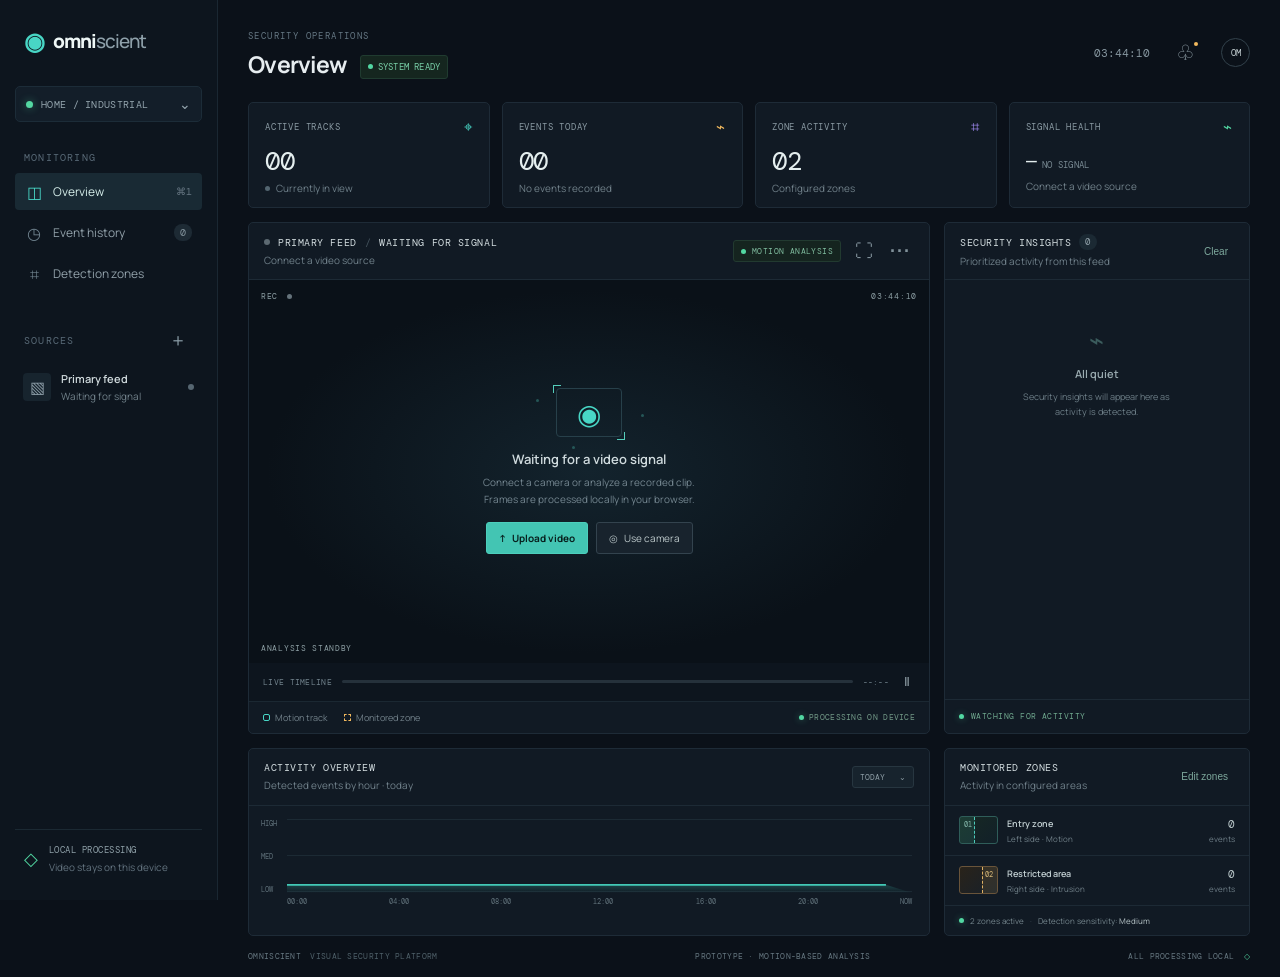
==== index.html @ c84497e7 "import video and detect objects" ====
<!doctype html>
<html lang="en">
  <head>
    <meta charset="utf-8" />
    <meta name="viewport" content="width=device-width, initial-scale=1" />
    <meta name="theme-color" content="#0b1119" />
    <title>Omniscient — Visual Security</title>
    <link rel="preconnect" href="https://fonts.googleapis.com" />
    <link rel="preconnect" href="https://fonts.gstatic.com" crossorigin />
    <link href="https://fonts.googleapis.com/css2?family=DM+Mono:wght@400;500&family=Manrope:wght@400;500;600;700;800&display=swap" rel="stylesheet" />
    <link rel="stylesheet" href="styles.css" />
  </head>
  <body>
    <div class="app-shell">
      <aside class="sidebar">
        <a class="brand" href="#" aria-label="Omniscient home"><span class="brand-mark">◉</span><span>omni<span class="brand-light">scient</span></span></a>
        <div class="workspace"><span class="workspace-dot"></span><span>HOME / INDUSTRIAL</span><span class="chevron">⌄</span></div>
        <p class="nav-label">MONITORING</p>
        <nav aria-label="Main navigation">
          <a class="nav-item active" href="#overview"><span>◫</span> Overview <kbd>⌘1</kbd></a>
          <a class="nav-item" href="#events"><span>◷</span> Event history <b class="nav-count" id="nav-event-count">0</b></a>
          <a class="nav-item" href="#zones"><span>⌗</span> Detection zones</a>
        </nav>
        <p class="nav-label sources-label">SOURCES <button id="add-source" aria-label="Add video source">＋</button></p>
        <div class="source-item"><span class="source-icon">▧</span><span><strong>Primary feed</strong><small id="source-status">Waiting for signal</small></span><i id="source-dot"></i></div>
        <div class="sidebar-foot"><span class="secure-icon">◇</span><span>LOCAL PROCESSING<small>Video stays on this device</small></span></div>
      </aside>

      <main id="overview">
        <header class="topbar"><div><span class="eyebrow">SECURITY OPERATIONS</span><h1>Overview <span class="live-pill"><i></i> SYSTEM READY</span></h1></div><div class="top-actions"><div class="clock" id="clock">--:--:--</div><button class="icon-button" title="Notifications" aria-label="Notifications">♧<span class="notification-dot"></span></button><div class="avatar">OM</div></div></header>

        <section class="metric-grid" aria-label="Security summary">
          <article class="metric-card"><div class="metric-heading">ACTIVE TRACKS <span class="metric-glyph cyan">⌖</span></div><div class="metric-value" id="active-count">00</div><div class="metric-note"><span class="status-tick"></span> Currently in view</div></article>
          <article class="metric-card"><div class="metric-heading">EVENTS TODAY <span class="metric-glyph amber">⌁</span></div><div class="metric-value" id="event-count">00</div><div class="metric-note"><span class="note-neutral" id="event-note">No events recorded</span></div></article>
          <article class="metric-card"><div class="metric-heading">ZONE ACTIVITY <span class="metric-glyph violet">⌗</span></div><div class="metric-value" id="zone-count">00</div><div class="metric-note"><span class="note-neutral">Configured zones</span></div></article>
          <article class="metric-card"><div class="metric-heading">SIGNAL HEALTH <span class="metric-glyph green">⌁</span></div><div class="metric-value signal-value" id="signal-health">—<small> NO SIGNAL</small></div><div class="metric-note"><span class="note-neutral" id="signal-note">Connect a video source</span></div></article>
        </section>

        <section class="content-grid">
          <article class="panel feed-panel">
            <div class="panel-header"><div><div class="panel-title"><span class="panel-live-dot"></span> PRIMARY FEED <span class="feed-separator">/</span><span id="feed-label">NO SIGNAL</span></div><div class="panel-subtitle" id="feed-subtitle">Add a source to begin visual analysis</div></div><div class="feed-actions"><span class="analysis-chip"><i></i> MOTION ANALYSIS</span><button id="fullscreen" class="small-icon" title="Fullscreen" aria-label="Fullscreen">⛶</button><button class="small-icon more-button" title="Feed options" aria-label="Feed options">···</button></div></div>
            <div class="video-stage" id="video-stage">
              <video id="video" playsinline muted></video><canvas id="overlay"></canvas>
              <div class="empty-state" id="empty-state"><div class="empty-visual"><span>◉</span><i></i><i></i><i></i></div><strong>Waiting for a video signal</strong><p>Connect a camera or analyze a recorded clip.<br />Frames are processed locally in your browser.</p><div class="empty-actions"><button id="upload-trigger" class="button-primary">↑ &nbsp; Upload video</button><button id="camera-trigger" class="button-secondary">◎ &nbsp; Use camera</button></div><input id="file-input" type="file" accept="video/*" hidden /></div>
              <div class="stage-corner top-left">REC <i></i></div><div class="stage-corner top-right" id="stage-time">--:--:--</div><div class="stage-corner bottom-left" id="frame-info">ANALYSIS STANDBY</div>
              <div class="zone zone-left"><span>ZONE 01 · ENTRY</span></div><div class="zone zone-right"><span>ZONE 02 · RESTRICTED</span></div>
              <div class="stage-shade"></div>
            </div>
            <div class="timeline-row"><span>LIVE TIMELINE</span><div class="timeline-track"><div class="timeline-progress" id="timeline-progress"></div><div id="timeline-markers"></div></div><span id="video-time">--:--</span><button id="play-toggle" aria-label="Play or pause">Ⅱ</button></div>
            <div class="feed-footer"><span><i class="legend-track"></i> Motion track</span><span><i class="legend-zone"></i> Monitored zone</span><span class="processing-note"><span class="green-pulse"></span> PROCESSING ON DEVICE</span></div>
          </article>

          <aside class="panel insight-panel" id="events"><div class="panel-header"><div><div class="panel-title">SECURITY INSIGHTS <span class="count-pill" id="insight-count">0</span></div><div class="panel-subtitle">Prioritized activity from this feed</div></div><button class="text-button" id="clear-events">Clear</button></div><div class="insights-list" id="insights-list"><div class="insights-empty"><span>⌁</span><strong>All quiet</strong><p>Security insights will appear here as activity is detected.</p></div></div><div class="insights-bottom"><span class="green-pulse"></span> WATCHING FOR ACTIVITY</div></aside>
        </section>

        <section class="lower-grid"><article class="panel activity-panel"><div class="panel-header"><div><div class="panel-title">ACTIVITY OVERVIEW</div><div class="panel-subtitle">Detected events by hour · today</div></div><span class="period-chip">TODAY <span>⌄</span></span></div><div class="chart-wrap"><div class="chart-y"><span>HIGH</span><span>MED</span><span>LOW</span></div><div class="chart-area"><div class="chart-guides"><i></i><i></i><i></i></div><svg viewBox="0 0 720 118" preserveAspectRatio="none" aria-label="Hourly security events today"><defs><linearGradient id="chartFill" x1="0" x2="0" y1="0" y2="1"><stop offset="0" stop-color="#43d6c2" stop-opacity=".22"/><stop offset="1" stop-color="#43d6c2" stop-opacity="0"/></linearGradient></defs><path class="chart-fill" id="chart-fill" d="M0,105 L720,105 V118 H0Z"/><path class="chart-line" id="chart-line" d="M0,105 L720,105"/></svg><div class="chart-x"><span>00:00</span><span>04:00</span><span>08:00</span><span>12:00</span><span>16:00</span><span>20:00</span><span>NOW</span></div></div></div></article>
          <article class="panel zones-panel" id="zones"><div class="panel-header"><div><div class="panel-title">MONITORED ZONES</div><div class="panel-subtitle">Activity in configured areas</div></div><button class="text-button" id="zones-toggle">Edit zones</button></div><div class="zone-row"><div class="zone-thumb thumb-entry"><span>01</span><i></i></div><div class="zone-copy"><strong>Entry zone</strong><small>Left side · Motion</small></div><div class="zone-activity"><b id="zone-entry-events">0</b><small>events</small></div></div><div class="zone-row"><div class="zone-thumb thumb-restricted"><span>02</span><i></i></div><div class="zone-copy"><strong>Restricted area</strong><small>Right side · Intrusion</small></div><div class="zone-activity"><b id="zone-restricted-events">0</b><small>events</small></div></div><div class="zone-foot"><span class="green-pulse"></span> 2 zones active <span class="zone-foot-sep">·</span> <span>Detection sensitivity: <b>Medium</b></span></div></article></section>
        <footer class="page-footer"><span>OMNISCIENT <b>VISUAL SECURITY PLATFORM</b></span><span>PROTOTYPE · MOTION-BASED ANALYSIS</span><span>ALL PROCESSING LOCAL <i>◇</i></span></footer>
      </main>
    </div>
    <script src="app.js"></script>
  </body>
</html>
---- styles.css ----
:root{color-scheme:dark;--bg:#0b1119;--panel:#111a24;--panel2:#0e1721;--border:#1e2b37;--muted:#71808c;--text:#e7edf0;--cyan:#48d6c5;--green:#52d7a2;--amber:#f2b95e;--violet:#aa91ff;font-family:Manrope,-apple-system,BlinkMacSystemFont,"Segoe UI",sans-serif}*{box-sizing:border-box}body{margin:0;background:var(--bg);color:var(--text);font-size:13px;min-width:780px}.app-shell{min-height:100vh}.sidebar{width:218px;background:#0d151e;border-right:1px solid #1a2732;position:fixed;inset:0 auto 0 0;padding:24px 15px;display:flex;flex-direction:column;z-index:5}.brand{display:flex;align-items:center;gap:9px;font-weight:800;font-size:19px;letter-spacing:-1px;color:#eef7f6;text-decoration:none;padding:0 9px 29px}.brand-mark{color:var(--cyan);font-size:24px}.brand-light{font-weight:500;color:#8ea0aa}.workspace{height:36px;display:flex;align-items:center;gap:8px;padding:0 10px;background:#131e29;border:1px solid #1c2c38;border-radius:5px;color:#94a5ae;font:10px "DM Mono",monospace;letter-spacing:.3px}.workspace-dot{width:7px;height:7px;background:#54d7a2;border-radius:50%;box-shadow:0 0 8px #54d7a277}.chevron{margin-left:auto;font-size:14px}.nav-label{margin:29px 9px 9px;color:#596a77;font:10px "DM Mono",monospace;letter-spacing:1.2px}.sidebar nav{display:grid;gap:4px}.nav-item{height:37px;display:flex;align-items:center;gap:10px;padding:0 10px;color:#91a0a9;text-decoration:none;border-radius:4px;font-size:12px}.nav-item>span{font-size:16px;color:#718490;width:18px;text-align:center}.nav-item.active{background:#192a34;color:#d6eeea}.nav-item.active>span{color:var(--cyan)}.nav-item kbd{margin-left:auto;color:#677783;font:10px "DM Mono",monospace}.nav-count{margin-left:auto;color:#82929b;background:#1d2a34;padding:2px 6px;border-radius:8px;font:10px "DM Mono",monospace}.sources-label{display:flex;justify-content:space-between;align-items:center;margin-top:35px}.sources-label button{background:none;border:0;color:#8fa2ac;font-size:18px;cursor:pointer}.source-item{display:flex;align-items:center;gap:10px;padding:9px 8px;color:#d0dadd}.source-icon{width:28px;height:28px;border-radius:4px;background:#17242e;color:#8a9ba5;display:grid;place-items:center;font-size:16px}.source-item strong,.source-item small,.sidebar-foot small{display:block}.source-item strong{font-weight:600;font-size:11px}.source-item small{font-size:10px;color:#71818a;margin-top:3px}.source-item>i{margin-left:auto;width:6px;height:6px;border-radius:50%;background:#566671}.source-item>i.on{background:var(--green);box-shadow:0 0 8px #52d7a277}.sidebar-foot{margin-top:auto;padding:14px 9px 2px;border-top:1px solid #1b2933;display:flex;align-items:center;gap:10px;color:#8fa0a8;font:9px "DM Mono",monospace;letter-spacing:.5px}.secure-icon{font-size:18px;color:var(--green)}.sidebar-foot small{font:10px Manrope,sans-serif;letter-spacing:0;color:#63737f;margin-top:4px}main{margin-left:218px;padding:25px 30px 16px;max-width:1800px}.topbar{display:flex;justify-content:space-between;align-items:center;margin-bottom:22px}.eyebrow{font:9px "DM Mono",monospace;color:#657783;letter-spacing:1.4px}.topbar h1{font-size:23px;letter-spacing:-.7px;margin:5px 0 0;font-weight:700}.live-pill{display:inline-flex;vertical-align:middle;align-items:center;gap:5px;margin-left:9px;background:#15261f;border:1px solid #203b30;color:#78cfa7;padding:5px 7px;border-radius:3px;font:9px "DM Mono",monospace;letter-spacing:.2px}.live-pill i,.analysis-chip i{width:5px;height:5px;border-radius:50%;background:var(--green)}.top-actions{display:flex;align-items:center;gap:20px}.clock{font:11px "DM Mono",monospace;color:#8797a0}.icon-button{position:relative;border:0;background:none;color:#84939b;font-size:21px}.notification-dot{position:absolute;right:3px;top:2px;width:4px;height:4px;background:var(--amber);border-radius:50%}.avatar{display:grid;place-items:center;border:1px solid #32414b;border-radius:50%;width:29px;height:29px;color:#c6d1d4;font:9px "DM Mono",monospace}.metric-grid{display:grid;grid-template-columns:repeat(4,minmax(150px,1fr));gap:12px;margin-bottom:14px}.metric-card,.panel{background:var(--panel);border:1px solid var(--border);border-radius:5px}.metric-card{padding:14px 16px 12px;min-height:103px}.metric-heading{display:flex;align-items:center;justify-content:space-between;color:#8a9aa3;font:9px "DM Mono",monospace;letter-spacing:.8px}.metric-glyph{font-size:15px}.cyan{color:var(--cyan)}.amber{color:var(--amber)}.violet{color:var(--violet)}.green{color:var(--green)}.metric-value{font:26px "DM Mono",monospace;color:#e4eeee;margin:7px 0 3px;letter-spacing:-1.5px}.metric-value.signal-value{font-size:18px;padding:6px 0 2px;letter-spacing:0}.signal-value small{font:9px "DM Mono",monospace;color:#788992;letter-spacing:.3px}.metric-note{font-size:10px;color:#6f808a;display:flex;gap:6px;align-items:center}.status-tick{width:5px;height:5px;background:#536570;border-radius:50%}.note-neutral{color:#71818a}.content-grid{display:grid;grid-template-columns:minmax(0,1.85fr) minmax(250px,.83fr);gap:14px}.panel-header{height:57px;padding:0 15px;display:flex;align-items:center;justify-content:space-between;border-bottom:1px solid #1d2a35}.panel-title{display:flex;align-items:center;gap:8px;font:10px "DM Mono",monospace;letter-spacing:.55px;color:#d2dcdf}.panel-subtitle{font-size:10px;color:#70808a;margin-top:4px}.panel-live-dot{width:6px;height:6px;border-radius:50%;background:#5c6971}.feed-separator{color:#44535d}.feed-actions{display:flex;align-items:center;gap:11px}.analysis-chip{display:flex;align-items:center;gap:6px;background:#15241f;border:1px solid #223a30;border-radius:3px;padding:5px 7px;color:#80bd9f;font:8px "DM Mono",monospace;letter-spacing:.4px}.analysis-chip i{width:5px;height:5px}.small-icon{color:#81919a;background:transparent;border:0;font-size:18px;cursor:pointer;padding:3px}.more-button{font-weight:bold;letter-spacing:2px}.video-stage{position:relative;background:#080e13;aspect-ratio:16/9;overflow:hidden;min-height:280px}.video-stage video,.video-stage canvas{position:absolute;inset:0;width:100%;height:100%;object-fit:contain}.video-stage video{z-index:1}.video-stage canvas{z-index:2;pointer-events:none}.empty-state{position:absolute;z-index:3;inset:0;display:flex;flex-direction:column;align-items:center;justify-content:center;text-align:center;background:radial-gradient(ellipse at center,#13232d 0,#0a1118 67%)}.empty-state.hidden{display:none}.empty-visual{height:49px;width:66px;position:relative;display:grid;place-items:center;border:1px solid #27404a;border-radius:4px;color:var(--cyan);font-size:28px;margin-bottom:13px}.empty-visual:before,.empty-visual:after{content:"";position:absolute;width:7px;height:7px;border-color:#54cdbb;border-style:solid}.empty-visual:before{left:-4px;top:-4px;border-width:1px 0 0 1px}.empty-visual:after{right:-4px;bottom:-4px;border-width:0 1px 1px 0}.empty-visual i{position:absolute;background:#347d78;width:3px;height:3px;border-radius:50%;opacity:.6}.empty-visual i:nth-child(2){left:-21px;top:10px}.empty-visual i:nth-child(3){right:-23px;top:25px}.empty-visual i:nth-child(4){left:15px;bottom:-13px}.empty-state strong{font-weight:600;font-size:13px;color:#d0dbde}.empty-state p{font-size:10px;line-height:1.7;color:#758791;margin:6px 0 14px}.empty-actions{display:flex;gap:8px}.button-primary,.button-secondary{border-radius:3px;padding:8px 12px;font:10px Manrope,sans-serif;cursor:pointer}.button-primary{border:1px solid #4ccfbc;background:#43c5b3;color:#08201e;font-weight:700}.button-secondary{border:1px solid #33434e;background:#18232d;color:#bcc8ca}.stage-corner{position:absolute;z-index:4;color:#8ea0a5;font:8px "DM Mono",monospace;letter-spacing:.7px}.stage-corner.top-left{left:12px;top:11px}.stage-corner.top-left i{display:inline-block;width:5px;height:5px;border-radius:50%;background:#65737b;margin-left:3px}.stage-corner.top-right{right:12px;top:11px}.stage-corner.bottom-left{left:12px;bottom:10px}.zone{display:none;position:absolute;z-index:2;top:19%;bottom:14%;width:26%;border:1px dashed #38b9a8;background:#31c1ac0b;pointer-events:none}.zone span{position:absolute;left:6px;top:5px;color:#66cbbb;font:7px "DM Mono",monospace;letter-spacing:.3px;background:#0a1517bd;padding:3px}.zone-left{left:7%}.zone-right{right:7%;border-color:#e8ac5c;background:#d7a04c0b}.zone-right span{color:#e5b365}.zone.visible{display:block}.stage-shade{display:none;position:absolute;z-index:1;inset:0;pointer-events:none;background:linear-gradient(0deg,#080e1370,transparent 25%,transparent 80%,#080e1340)}.has-video .stage-shade{display:block}.timeline-row{height:38px;padding:0 14px;display:flex;align-items:center;gap:10px;background:#0d151e;color:#71828c;font:8px "DM Mono",monospace;letter-spacing:.3px}.timeline-track{height:3px;position:relative;flex:1;background:#25313b;border-radius:2px}.timeline-progress{height:100%;width:0;background:var(--cyan)}.timeline-mark{position:absolute;top:-3px;width:3px;height:9px;background:var(--amber);border-radius:2px}.timeline-row button{border:0;background:transparent;color:#91a0a8;font-size:12px;cursor:pointer;padding:3px 5px}.feed-footer{height:32px;border-top:1px solid #1b2832;padding:0 14px;display:flex;align-items:center;gap:17px;color:#73828b;font-size:9px}.feed-footer>span{display:flex;align-items:center;gap:5px}.legend-track{width:7px;height:7px;border:1px solid var(--cyan);border-radius:2px}.legend-zone{width:7px;height:7px;border:1px dashed var(--amber)}.processing-note{margin-left:auto!important;color:#729987;font:8px "DM Mono",monospace;letter-spacing:.3px}.green-pulse{width:5px;height:5px;border-radius:50%;display:inline-block;background:var(--green);box-shadow:0 0 7px #52d7a277}.insight-panel{display:flex;flex-direction:column;min-height:100%}.count-pill{background:#1b2933;border-radius:8px;padding:2px 6px;color:#95a5ad;font-size:9px}.text-button{background:none;border:0;color:#7ea99d;font-size:10px;cursor:pointer}.insights-list{overflow:auto;max-height:430px;flex:1}.insights-empty{height:190px;display:flex;flex-direction:column;align-items:center;justify-content:center;text-align:center;color:#6d7e87;padding:18px}.insights-empty>span{font-size:25px;color:#3b5c5d;margin-bottom:9px}.insights-empty strong{font-size:11px;color:#9aabb0;font-weight:600}.insights-empty p{font-size:9px;line-height:1.6;max-width:180px}.insights-bottom{border-top:1px solid #1d2a35;height:34px;display:flex;align-items:center;gap:7px;padding:0 14px;color:#6fa88e;font:8px "DM Mono",monospace;letter-spacing:.45px}.insight-item{padding:12px 14px;border-bottom:1px solid #1c2933;animation:slide-in .25s ease}.insight-top{display:flex;gap:7px;align-items:center}.severity{font:8px "DM Mono",monospace;letter-spacing:.35px;padding:3px 5px;border-radius:2px}.severity.info{background:#17272d;color:#65c9ba}.severity.warning{background:#31281a;color:#e5b75f}.severity.alert{background:#321e20;color:#ec7971}.insight-time{margin-left:auto;color:#687982;font:8px "DM Mono",monospace}.insight-item strong{display:block;color:#c9d4d7;font-size:10px;margin:7px 0 4px;font-weight:600}.insight-item p{margin:0;color:#829199;font-size:9px;line-height:1.55}.insight-track{color:#56cbbb;font:8px "DM Mono",monospace;margin-top:6px}.lower-grid{display:grid;grid-template-columns:1.85fr .83fr;gap:14px;margin-top:14px}.activity-panel,.zones-panel{min-height:175px}.period-chip{background:#17232d;border:1px solid #273640;color:#8d9da5;border-radius:3px;padding:5px 7px;font:8px "DM Mono",monospace}.period-chip span{margin-left:9px}.chart-wrap{height:105px;display:flex;padding:13px 17px 5px 12px;gap:10px}.chart-y{display:flex;flex-direction:column;justify-content:space-between;color:#5f7079;font:7px "DM Mono",monospace;padding-bottom:12px}.chart-area{position:relative;flex:1}.chart-guides{position:absolute;inset:0 0 14px;display:flex;flex-direction:column;justify-content:space-between}.chart-guides i{height:1px;background:#1c2a34}.chart-area svg{position:absolute;inset:0 0 13px;width:100%;height:calc(100% - 13px);overflow:visible}.chart-fill{fill:url(#chartFill)}.chart-line{fill:none;stroke:#42c8b6;stroke-width:1.7;vector-effect:non-scaling-stroke}.chart-x{position:absolute;bottom:0;left:0;right:0;display:flex;justify-content:space-between;color:#60717a;font:7px "DM Mono",monospace}.zone-row{height:50px;display:flex;align-items:center;padding:0 14px;gap:9px;border-bottom:1px solid #1d2a35}.zone-thumb{width:39px;height:28px;border:1px solid #2f5d59;border-radius:3px;position:relative;background:linear-gradient(135deg,#172923,#122029);overflow:hidden}.zone-thumb:after{content:"";position:absolute;top:0;bottom:0;left:0;width:38%;background:#4bcdb31c;border-right:1px dashed #4dcaba}.thumb-restricted{border-color:#69543a;background:linear-gradient(135deg,#29231a,#17202a)}.thumb-restricted:after{left:auto;right:0;border:0;border-left:1px dashed #ddb064;background:#dbad571c}.zone-thumb span{position:absolute;z-index:1;top:3px;left:4px;font:7px "DM Mono",monospace;color:#86b9ac}.thumb-restricted span{left:auto;right:4px;color:#d7b879}.zone-copy{flex:1}.zone-copy strong{font-size:9px;font-weight:600;display:block;color:#c3d0d3}.zone-copy small{font-size:8px;color:#72828a;display:block;margin-top:3px}.zone-activity{text-align:right}.zone-activity b{display:block;font:11px "DM Mono",monospace;color:#bbc8ca}.zone-activity small{display:block;color:#6d7d86;font-size:8px;margin-top:2px}.zone-foot{height:29px;display:flex;align-items:center;gap:6px;padding:0 14px;color:#74858c;font-size:8px}.zone-foot b{color:#a0adb1;font-weight:500}.zone-foot-sep{color:#3d4c55}.page-footer{display:flex;justify-content:space-between;margin-top:15px;color:#667780;font:8px "DM Mono",monospace;letter-spacing:.3px}.page-footer b{font-weight:400;color:#4f6069;margin-left:4px}.page-footer i{font-style:normal;color:var(--green);margin-left:4px}.track-box{position:absolute;border:1px solid var(--cyan);background:#38cfbd12;z-index:3;pointer-events:none}.track-box.restricted{border-color:#f0b65f;background:#edb45d12}.track-tag{position:absolute;left:-1px;top:-16px;background:var(--cyan);color:#08201e;padding:2px 4px;font:8px "DM Mono",monospace;white-space:nowrap}.track-box.restricted .track-tag{background:#eab05d;color:#241a0b}@keyframes slide-in{from{opacity:0;transform:translateY(5px)}to{opacity:1;transform:translateY(0)}}@media(max-width:1100px){main{padding:20px 18px;margin-left:190px}.sidebar{width:190px}.metric-grid{gap:8px}.metric-card{padding:12px}.content-grid,.lower-grid{grid-template-columns:minmax(0,1.5fr) minmax(230px,.8fr)}}@media(max-width:900px){.sidebar{width:62px;padding:20px 8px}.brand{padding:0 7px 28px;font-size:0}.brand-mark{font-size:23px}.workspace{padding:0;justify-content:center;font-size:0}.workspace .workspace-dot{margin:0}.workspace .chevron,.nav-label,.nav-item:not(.active),.nav-item.active kbd,.source-item span:not(.source-icon),.source-item i,.sidebar-foot span:not(.secure-icon){display:none}.nav-item{justify-content:center;font-size:0;padding:0}.nav-item>span{font-size:18px}.source-item{justify-content:center;margin-top:20px}.sidebar-foot{justify-content:center;padding:12px 0}.content-grid,.lower-grid{grid-template-columns:minmax(0,1fr)}.insight-panel{min-height:260px}.insights-list{max-height:220px}main{margin-left:62px}.metric-grid{grid-template-columns:repeat(2,minmax(140px,1fr))}.topbar{margin-bottom:16px}}@media(max-width:560px){body{min-width:360px}.sidebar{display:none}main{margin:0;padding:17px 12px}.topbar h1{font-size:19px}.top-actions{gap:10px}.live-pill{font-size:7px;margin-left:4px}.metric-card{min-height:94px}.feed-actions .analysis-chip{display:none}.video-stage{min-height:205px}.empty-state p{font-size:9px}.feed-footer{gap:9px;padding:0 8px;font-size:8px}.processing-note{font-size:0!important}.content-grid{gap:10px}.page-footer{font-size:6px}.page-footer span:nth-child(2){display:none}}
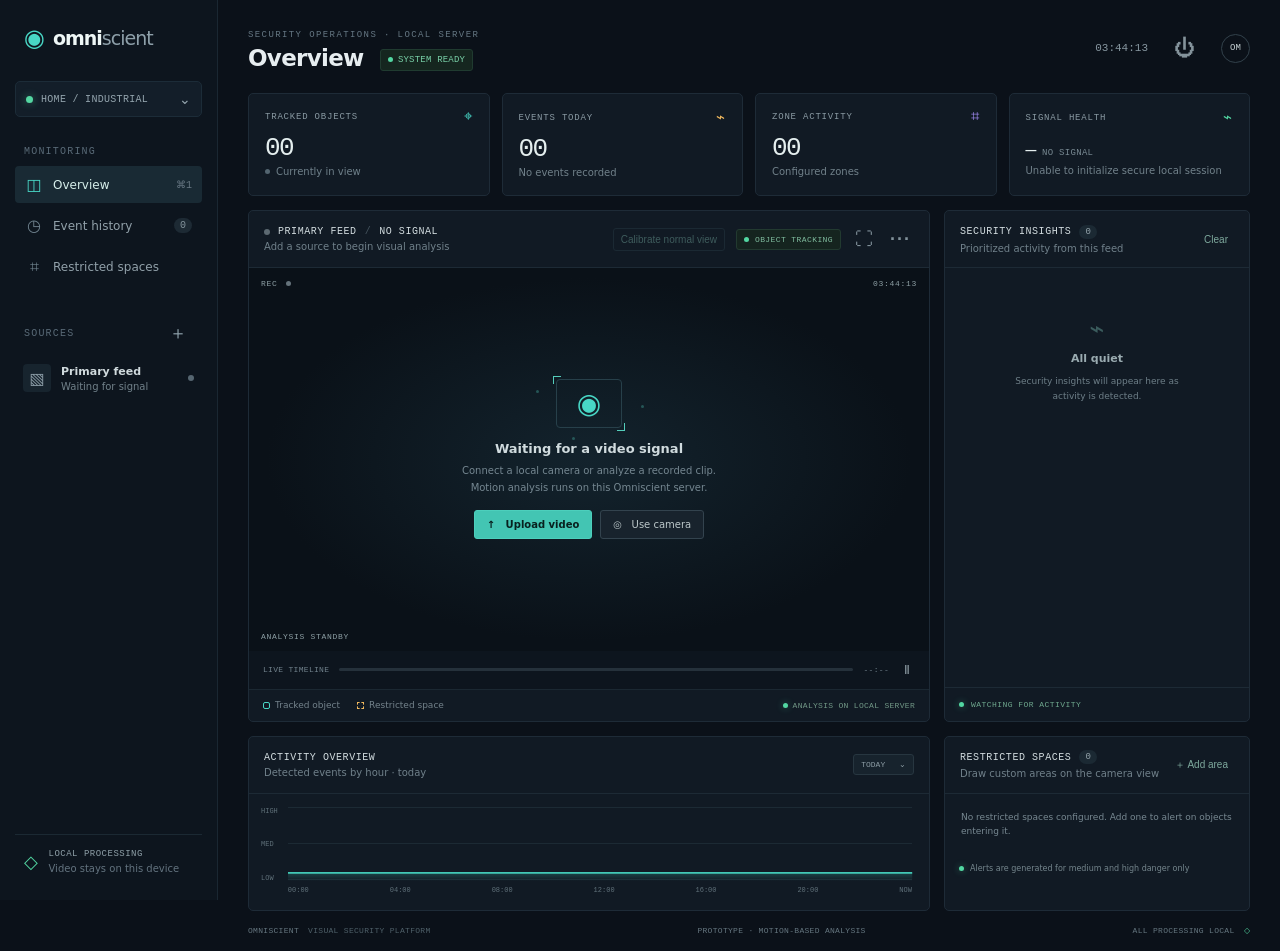
==== commit aebe33aa: "added local security layes" ====
--- a/index.html
+++ b/index.html
@@ -5,9 +5,6 @@
     <meta name="viewport" content="width=device-width, initial-scale=1" />
     <meta name="theme-color" content="#0b1119" />
     <title>Omniscient — Visual Security</title>
-    <link rel="preconnect" href="https://fonts.googleapis.com" />
-    <link rel="preconnect" href="https://fonts.gstatic.com" crossorigin />
-    <link href="https://fonts.googleapis.com/css2?family=DM+Mono:wght@400;500&family=Manrope:wght@400;500;600;700;800&display=swap" rel="stylesheet" />
     <link rel="stylesheet" href="styles.css" />
   </head>
   <body>
@@ -19,7 +16,7 @@
         <nav aria-label="Main navigation">
           <a class="nav-item active" href="#overview"><span>◫</span> Overview <kbd>⌘1</kbd></a>
           <a class="nav-item" href="#events"><span>◷</span> Event history <b class="nav-count" id="nav-event-count">0</b></a>
-          <a class="nav-item" href="#zones"><span>⌗</span> Detection zones</a>
+          <a class="nav-item" href="#zones"><span>⌗</span> Restricted spaces</a>
         </nav>
         <p class="nav-label sources-label">SOURCES <button id="add-source" aria-label="Add video source">＋</button></p>
         <div class="source-item"><span class="source-icon">▧</span><span><strong>Primary feed</strong><small id="source-status">Waiting for signal</small></span><i id="source-dot"></i></div>
@@ -27,10 +24,10 @@
       </aside>
 
       <main id="overview">
-        <header class="topbar"><div><span class="eyebrow">SECURITY OPERATIONS</span><h1>Overview <span class="live-pill"><i></i> SYSTEM READY</span></h1></div><div class="top-actions"><div class="clock" id="clock">--:--:--</div><button class="icon-button" title="Notifications" aria-label="Notifications">♧<span class="notification-dot"></span></button><div class="avatar">OM</div></div></header>
+        <header class="topbar"><div><span class="eyebrow">SECURITY OPERATIONS · LOCAL SERVER</span><h1>Overview <span class="live-pill"><i></i> SYSTEM READY</span></h1></div><div class="top-actions"><div class="clock" id="clock">--:--:--</div><button class="icon-button" id="logout-button" title="Lock console" aria-label="Lock console">⏻</button><div class="avatar">OM</div></div></header>
 
         <section class="metric-grid" aria-label="Security summary">
-          <article class="metric-card"><div class="metric-heading">ACTIVE TRACKS <span class="metric-glyph cyan">⌖</span></div><div class="metric-value" id="active-count">00</div><div class="metric-note"><span class="status-tick"></span> Currently in view</div></article>
+          <article class="metric-card"><div class="metric-heading">TRACKED OBJECTS <span class="metric-glyph cyan">⌖</span></div><div class="metric-value" id="active-count">00</div><div class="metric-note"><span class="status-tick"></span> Currently in view</div></article>
           <article class="metric-card"><div class="metric-heading">EVENTS TODAY <span class="metric-glyph amber">⌁</span></div><div class="metric-value" id="event-count">00</div><div class="metric-note"><span class="note-neutral" id="event-note">No events recorded</span></div></article>
           <article class="metric-card"><div class="metric-heading">ZONE ACTIVITY <span class="metric-glyph violet">⌗</span></div><div class="metric-value" id="zone-count">00</div><div class="metric-note"><span class="note-neutral">Configured zones</span></div></article>
           <article class="metric-card"><div class="metric-heading">SIGNAL HEALTH <span class="metric-glyph green">⌁</span></div><div class="metric-value signal-value" id="signal-health">—<small> NO SIGNAL</small></div><div class="metric-note"><span class="note-neutral" id="signal-note">Connect a video source</span></div></article>
@@ -38,23 +35,23 @@
 
         <section class="content-grid">
           <article class="panel feed-panel">
-            <div class="panel-header"><div><div class="panel-title"><span class="panel-live-dot"></span> PRIMARY FEED <span class="feed-separator">/</span><span id="feed-label">NO SIGNAL</span></div><div class="panel-subtitle" id="feed-subtitle">Add a source to begin visual analysis</div></div><div class="feed-actions"><span class="analysis-chip"><i></i> MOTION ANALYSIS</span><button id="fullscreen" class="small-icon" title="Fullscreen" aria-label="Fullscreen">⛶</button><button class="small-icon more-button" title="Feed options" aria-label="Feed options">···</button></div></div>
+            <div class="panel-header"><div><div class="panel-title"><span class="panel-live-dot"></span> PRIMARY FEED <span class="feed-separator">/</span><span id="feed-label">NO SIGNAL</span></div><div class="panel-subtitle" id="feed-subtitle">Add a source to begin visual analysis</div></div><div class="feed-actions"><button id="calibrate-button" class="text-button calibrate-button" disabled>Calibrate normal view</button><span class="analysis-chip"><i></i> OBJECT TRACKING</span><button id="fullscreen" class="small-icon" title="Fullscreen" aria-label="Fullscreen">⛶</button><button class="small-icon more-button" title="Feed options" aria-label="Feed options">···</button></div></div>
             <div class="video-stage" id="video-stage">
               <video id="video" playsinline muted></video><canvas id="overlay"></canvas>
-              <div class="empty-state" id="empty-state"><div class="empty-visual"><span>◉</span><i></i><i></i><i></i></div><strong>Waiting for a video signal</strong><p>Connect a camera or analyze a recorded clip.<br />Frames are processed locally in your browser.</p><div class="empty-actions"><button id="upload-trigger" class="button-primary">↑ &nbsp; Upload video</button><button id="camera-trigger" class="button-secondary">◎ &nbsp; Use camera</button></div><input id="file-input" type="file" accept="video/*" hidden /></div>
+              <div class="empty-state" id="empty-state"><div class="empty-visual"><span>◉</span><i></i><i></i><i></i></div><strong>Waiting for a video signal</strong><p>Connect a local camera or analyze a recorded clip.<br />Motion analysis runs on this Omniscient server.</p><div class="empty-actions"><button id="upload-trigger" class="button-primary">↑ &nbsp; Upload video</button><button id="camera-trigger" class="button-secondary">◎ &nbsp; Use camera</button></div><input id="file-input" type="file" accept="video/*" hidden /></div>
               <div class="stage-corner top-left">REC <i></i></div><div class="stage-corner top-right" id="stage-time">--:--:--</div><div class="stage-corner bottom-left" id="frame-info">ANALYSIS STANDBY</div>
-              <div class="zone zone-left"><span>ZONE 01 · ENTRY</span></div><div class="zone zone-right"><span>ZONE 02 · RESTRICTED</span></div>
+              <div class="draw-hint" id="draw-hint">Click 3+ points to outline a restricted space · Enter to finish · Esc to cancel</div>
               <div class="stage-shade"></div>
             </div>
             <div class="timeline-row"><span>LIVE TIMELINE</span><div class="timeline-track"><div class="timeline-progress" id="timeline-progress"></div><div id="timeline-markers"></div></div><span id="video-time">--:--</span><button id="play-toggle" aria-label="Play or pause">Ⅱ</button></div>
-            <div class="feed-footer"><span><i class="legend-track"></i> Motion track</span><span><i class="legend-zone"></i> Monitored zone</span><span class="processing-note"><span class="green-pulse"></span> PROCESSING ON DEVICE</span></div>
+            <div class="feed-footer"><span><i class="legend-track"></i> Tracked object</span><span><i class="legend-zone"></i> Restricted space</span><span class="processing-note"><span class="green-pulse"></span> ANALYSIS ON LOCAL SERVER</span></div>
           </article>
 
           <aside class="panel insight-panel" id="events"><div class="panel-header"><div><div class="panel-title">SECURITY INSIGHTS <span class="count-pill" id="insight-count">0</span></div><div class="panel-subtitle">Prioritized activity from this feed</div></div><button class="text-button" id="clear-events">Clear</button></div><div class="insights-list" id="insights-list"><div class="insights-empty"><span>⌁</span><strong>All quiet</strong><p>Security insights will appear here as activity is detected.</p></div></div><div class="insights-bottom"><span class="green-pulse"></span> WATCHING FOR ACTIVITY</div></aside>
         </section>
 
         <section class="lower-grid"><article class="panel activity-panel"><div class="panel-header"><div><div class="panel-title">ACTIVITY OVERVIEW</div><div class="panel-subtitle">Detected events by hour · today</div></div><span class="period-chip">TODAY <span>⌄</span></span></div><div class="chart-wrap"><div class="chart-y"><span>HIGH</span><span>MED</span><span>LOW</span></div><div class="chart-area"><div class="chart-guides"><i></i><i></i><i></i></div><svg viewBox="0 0 720 118" preserveAspectRatio="none" aria-label="Hourly security events today"><defs><linearGradient id="chartFill" x1="0" x2="0" y1="0" y2="1"><stop offset="0" stop-color="#43d6c2" stop-opacity=".22"/><stop offset="1" stop-color="#43d6c2" stop-opacity="0"/></linearGradient></defs><path class="chart-fill" id="chart-fill" d="M0,105 L720,105 V118 H0Z"/><path class="chart-line" id="chart-line" d="M0,105 L720,105"/></svg><div class="chart-x"><span>00:00</span><span>04:00</span><span>08:00</span><span>12:00</span><span>16:00</span><span>20:00</span><span>NOW</span></div></div></div></article>
-          <article class="panel zones-panel" id="zones"><div class="panel-header"><div><div class="panel-title">MONITORED ZONES</div><div class="panel-subtitle">Activity in configured areas</div></div><button class="text-button" id="zones-toggle">Edit zones</button></div><div class="zone-row"><div class="zone-thumb thumb-entry"><span>01</span><i></i></div><div class="zone-copy"><strong>Entry zone</strong><small>Left side · Motion</small></div><div class="zone-activity"><b id="zone-entry-events">0</b><small>events</small></div></div><div class="zone-row"><div class="zone-thumb thumb-restricted"><span>02</span><i></i></div><div class="zone-copy"><strong>Restricted area</strong><small>Right side · Intrusion</small></div><div class="zone-activity"><b id="zone-restricted-events">0</b><small>events</small></div></div><div class="zone-foot"><span class="green-pulse"></span> 2 zones active <span class="zone-foot-sep">·</span> <span>Detection sensitivity: <b>Medium</b></span></div></article></section>
+          <article class="panel zones-panel" id="zones"><div class="panel-header"><div><div class="panel-title">RESTRICTED SPACES <span class="count-pill" id="zone-count">0</span></div><div class="panel-subtitle">Draw custom areas on the camera view</div></div><button class="text-button" id="zones-toggle">＋ Add area</button></div><div class="zones-list" id="zones-list"><div class="zones-empty">No restricted spaces configured. Add one to alert on objects entering it.</div></div><div class="zone-foot"><span class="green-pulse"></span> Alerts are generated for medium and high danger only</div></article></section>
         <footer class="page-footer"><span>OMNISCIENT <b>VISUAL SECURITY PLATFORM</b></span><span>PROTOTYPE · MOTION-BASED ANALYSIS</span><span>ALL PROCESSING LOCAL <i>◇</i></span></footer>
       </main>
     </div>
--- a/styles.css
+++ b/styles.css
@@ -1 +1,3 @@
-:root{color-scheme:dark;--bg:#0b1119;--panel:#111a24;--panel2:#0e1721;--border:#1e2b37;--muted:#71808c;--text:#e7edf0;--cyan:#48d6c5;--green:#52d7a2;--amber:#f2b95e;--violet:#aa91ff;font-family:Manrope,-apple-system,BlinkMacSystemFont,"Segoe UI",sans-serif}*{box-sizing:border-box}body{margin:0;background:var(--bg);color:var(--text);font-size:13px;min-width:780px}.app-shell{min-height:100vh}.sidebar{width:218px;background:#0d151e;border-right:1px solid #1a2732;position:fixed;inset:0 auto 0 0;padding:24px 15px;display:flex;flex-direction:column;z-index:5}.brand{display:flex;align-items:center;gap:9px;font-weight:800;font-size:19px;letter-spacing:-1px;color:#eef7f6;text-decoration:none;padding:0 9px 29px}.brand-mark{color:var(--cyan);font-size:24px}.brand-light{font-weight:500;color:#8ea0aa}.workspace{height:36px;display:flex;align-items:center;gap:8px;padding:0 10px;background:#131e29;border:1px solid #1c2c38;border-radius:5px;color:#94a5ae;font:10px "DM Mono",monospace;letter-spacing:.3px}.workspace-dot{width:7px;height:7px;background:#54d7a2;border-radius:50%;box-shadow:0 0 8px #54d7a277}.chevron{margin-left:auto;font-size:14px}.nav-label{margin:29px 9px 9px;color:#596a77;font:10px "DM Mono",monospace;letter-spacing:1.2px}.sidebar nav{display:grid;gap:4px}.nav-item{height:37px;display:flex;align-items:center;gap:10px;padding:0 10px;color:#91a0a9;text-decoration:none;border-radius:4px;font-size:12px}.nav-item>span{font-size:16px;color:#718490;width:18px;text-align:center}.nav-item.active{background:#192a34;color:#d6eeea}.nav-item.active>span{color:var(--cyan)}.nav-item kbd{margin-left:auto;color:#677783;font:10px "DM Mono",monospace}.nav-count{margin-left:auto;color:#82929b;background:#1d2a34;padding:2px 6px;border-radius:8px;font:10px "DM Mono",monospace}.sources-label{display:flex;justify-content:space-between;align-items:center;margin-top:35px}.sources-label button{background:none;border:0;color:#8fa2ac;font-size:18px;cursor:pointer}.source-item{display:flex;align-items:center;gap:10px;padding:9px 8px;color:#d0dadd}.source-icon{width:28px;height:28px;border-radius:4px;background:#17242e;color:#8a9ba5;display:grid;place-items:center;font-size:16px}.source-item strong,.source-item small,.sidebar-foot small{display:block}.source-item strong{font-weight:600;font-size:11px}.source-item small{font-size:10px;color:#71818a;margin-top:3px}.source-item>i{margin-left:auto;width:6px;height:6px;border-radius:50%;background:#566671}.source-item>i.on{background:var(--green);box-shadow:0 0 8px #52d7a277}.sidebar-foot{margin-top:auto;padding:14px 9px 2px;border-top:1px solid #1b2933;display:flex;align-items:center;gap:10px;color:#8fa0a8;font:9px "DM Mono",monospace;letter-spacing:.5px}.secure-icon{font-size:18px;color:var(--green)}.sidebar-foot small{font:10px Manrope,sans-serif;letter-spacing:0;color:#63737f;margin-top:4px}main{margin-left:218px;padding:25px 30px 16px;max-width:1800px}.topbar{display:flex;justify-content:space-between;align-items:center;margin-bottom:22px}.eyebrow{font:9px "DM Mono",monospace;color:#657783;letter-spacing:1.4px}.topbar h1{font-size:23px;letter-spacing:-.7px;margin:5px 0 0;font-weight:700}.live-pill{display:inline-flex;vertical-align:middle;align-items:center;gap:5px;margin-left:9px;background:#15261f;border:1px solid #203b30;color:#78cfa7;padding:5px 7px;border-radius:3px;font:9px "DM Mono",monospace;letter-spacing:.2px}.live-pill i,.analysis-chip i{width:5px;height:5px;border-radius:50%;background:var(--green)}.top-actions{display:flex;align-items:center;gap:20px}.clock{font:11px "DM Mono",monospace;color:#8797a0}.icon-button{position:relative;border:0;background:none;color:#84939b;font-size:21px}.notification-dot{position:absolute;right:3px;top:2px;width:4px;height:4px;background:var(--amber);border-radius:50%}.avatar{display:grid;place-items:center;border:1px solid #32414b;border-radius:50%;width:29px;height:29px;color:#c6d1d4;font:9px "DM Mono",monospace}.metric-grid{display:grid;grid-template-columns:repeat(4,minmax(150px,1fr));gap:12px;margin-bottom:14px}.metric-card,.panel{background:var(--panel);border:1px solid var(--border);border-radius:5px}.metric-card{padding:14px 16px 12px;min-height:103px}.metric-heading{display:flex;align-items:center;justify-content:space-between;color:#8a9aa3;font:9px "DM Mono",monospace;letter-spacing:.8px}.metric-glyph{font-size:15px}.cyan{color:var(--cyan)}.amber{color:var(--amber)}.violet{color:var(--violet)}.green{color:var(--green)}.metric-value{font:26px "DM Mono",monospace;color:#e4eeee;margin:7px 0 3px;letter-spacing:-1.5px}.metric-value.signal-value{font-size:18px;padding:6px 0 2px;letter-spacing:0}.signal-value small{font:9px "DM Mono",monospace;color:#788992;letter-spacing:.3px}.metric-note{font-size:10px;color:#6f808a;display:flex;gap:6px;align-items:center}.status-tick{width:5px;height:5px;background:#536570;border-radius:50%}.note-neutral{color:#71818a}.content-grid{display:grid;grid-template-columns:minmax(0,1.85fr) minmax(250px,.83fr);gap:14px}.panel-header{height:57px;padding:0 15px;display:flex;align-items:center;justify-content:space-between;border-bottom:1px solid #1d2a35}.panel-title{display:flex;align-items:center;gap:8px;font:10px "DM Mono",monospace;letter-spacing:.55px;color:#d2dcdf}.panel-subtitle{font-size:10px;color:#70808a;margin-top:4px}.panel-live-dot{width:6px;height:6px;border-radius:50%;background:#5c6971}.feed-separator{color:#44535d}.feed-actions{display:flex;align-items:center;gap:11px}.analysis-chip{display:flex;align-items:center;gap:6px;background:#15241f;border:1px solid #223a30;border-radius:3px;padding:5px 7px;color:#80bd9f;font:8px "DM Mono",monospace;letter-spacing:.4px}.analysis-chip i{width:5px;height:5px}.small-icon{color:#81919a;background:transparent;border:0;font-size:18px;cursor:pointer;padding:3px}.more-button{font-weight:bold;letter-spacing:2px}.video-stage{position:relative;background:#080e13;aspect-ratio:16/9;overflow:hidden;min-height:280px}.video-stage video,.video-stage canvas{position:absolute;inset:0;width:100%;height:100%;object-fit:contain}.video-stage video{z-index:1}.video-stage canvas{z-index:2;pointer-events:none}.empty-state{position:absolute;z-index:3;inset:0;display:flex;flex-direction:column;align-items:center;justify-content:center;text-align:center;background:radial-gradient(ellipse at center,#13232d 0,#0a1118 67%)}.empty-state.hidden{display:none}.empty-visual{height:49px;width:66px;position:relative;display:grid;place-items:center;border:1px solid #27404a;border-radius:4px;color:var(--cyan);font-size:28px;margin-bottom:13px}.empty-visual:before,.empty-visual:after{content:"";position:absolute;width:7px;height:7px;border-color:#54cdbb;border-style:solid}.empty-visual:before{left:-4px;top:-4px;border-width:1px 0 0 1px}.empty-visual:after{right:-4px;bottom:-4px;border-width:0 1px 1px 0}.empty-visual i{position:absolute;background:#347d78;width:3px;height:3px;border-radius:50%;opacity:.6}.empty-visual i:nth-child(2){left:-21px;top:10px}.empty-visual i:nth-child(3){right:-23px;top:25px}.empty-visual i:nth-child(4){left:15px;bottom:-13px}.empty-state strong{font-weight:600;font-size:13px;color:#d0dbde}.empty-state p{font-size:10px;line-height:1.7;color:#758791;margin:6px 0 14px}.empty-actions{display:flex;gap:8px}.button-primary,.button-secondary{border-radius:3px;padding:8px 12px;font:10px Manrope,sans-serif;cursor:pointer}.button-primary{border:1px solid #4ccfbc;background:#43c5b3;color:#08201e;font-weight:700}.button-secondary{border:1px solid #33434e;background:#18232d;color:#bcc8ca}.stage-corner{position:absolute;z-index:4;color:#8ea0a5;font:8px "DM Mono",monospace;letter-spacing:.7px}.stage-corner.top-left{left:12px;top:11px}.stage-corner.top-left i{display:inline-block;width:5px;height:5px;border-radius:50%;background:#65737b;margin-left:3px}.stage-corner.top-right{right:12px;top:11px}.stage-corner.bottom-left{left:12px;bottom:10px}.zone{display:none;position:absolute;z-index:2;top:19%;bottom:14%;width:26%;border:1px dashed #38b9a8;background:#31c1ac0b;pointer-events:none}.zone span{position:absolute;left:6px;top:5px;color:#66cbbb;font:7px "DM Mono",monospace;letter-spacing:.3px;background:#0a1517bd;padding:3px}.zone-left{left:7%}.zone-right{right:7%;border-color:#e8ac5c;background:#d7a04c0b}.zone-right span{color:#e5b365}.zone.visible{display:block}.stage-shade{display:none;position:absolute;z-index:1;inset:0;pointer-events:none;background:linear-gradient(0deg,#080e1370,transparent 25%,transparent 80%,#080e1340)}.has-video .stage-shade{display:block}.timeline-row{height:38px;padding:0 14px;display:flex;align-items:center;gap:10px;background:#0d151e;color:#71828c;font:8px "DM Mono",monospace;letter-spacing:.3px}.timeline-track{height:3px;position:relative;flex:1;background:#25313b;border-radius:2px}.timeline-progress{height:100%;width:0;background:var(--cyan)}.timeline-mark{position:absolute;top:-3px;width:3px;height:9px;background:var(--amber);border-radius:2px}.timeline-row button{border:0;background:transparent;color:#91a0a8;font-size:12px;cursor:pointer;padding:3px 5px}.feed-footer{height:32px;border-top:1px solid #1b2832;padding:0 14px;display:flex;align-items:center;gap:17px;color:#73828b;font-size:9px}.feed-footer>span{display:flex;align-items:center;gap:5px}.legend-track{width:7px;height:7px;border:1px solid var(--cyan);border-radius:2px}.legend-zone{width:7px;height:7px;border:1px dashed var(--amber)}.processing-note{margin-left:auto!important;color:#729987;font:8px "DM Mono",monospace;letter-spacing:.3px}.green-pulse{width:5px;height:5px;border-radius:50%;display:inline-block;background:var(--green);box-shadow:0 0 7px #52d7a277}.insight-panel{display:flex;flex-direction:column;min-height:100%}.count-pill{background:#1b2933;border-radius:8px;padding:2px 6px;color:#95a5ad;font-size:9px}.text-button{background:none;border:0;color:#7ea99d;font-size:10px;cursor:pointer}.insights-list{overflow:auto;max-height:430px;flex:1}.insights-empty{height:190px;display:flex;flex-direction:column;align-items:center;justify-content:center;text-align:center;color:#6d7e87;padding:18px}.insights-empty>span{font-size:25px;color:#3b5c5d;margin-bottom:9px}.insights-empty strong{font-size:11px;color:#9aabb0;font-weight:600}.insights-empty p{font-size:9px;line-height:1.6;max-width:180px}.insights-bottom{border-top:1px solid #1d2a35;height:34px;display:flex;align-items:center;gap:7px;padding:0 14px;color:#6fa88e;font:8px "DM Mono",monospace;letter-spacing:.45px}.insight-item{padding:12px 14px;border-bottom:1px solid #1c2933;animation:slide-in .25s ease}.insight-top{display:flex;gap:7px;align-items:center}.severity{font:8px "DM Mono",monospace;letter-spacing:.35px;padding:3px 5px;border-radius:2px}.severity.info{background:#17272d;color:#65c9ba}.severity.warning{background:#31281a;color:#e5b75f}.severity.alert{background:#321e20;color:#ec7971}.insight-time{margin-left:auto;color:#687982;font:8px "DM Mono",monospace}.insight-item strong{display:block;color:#c9d4d7;font-size:10px;margin:7px 0 4px;font-weight:600}.insight-item p{margin:0;color:#829199;font-size:9px;line-height:1.55}.insight-track{color:#56cbbb;font:8px "DM Mono",monospace;margin-top:6px}.lower-grid{display:grid;grid-template-columns:1.85fr .83fr;gap:14px;margin-top:14px}.activity-panel,.zones-panel{min-height:175px}.period-chip{background:#17232d;border:1px solid #273640;color:#8d9da5;border-radius:3px;padding:5px 7px;font:8px "DM Mono",monospace}.period-chip span{margin-left:9px}.chart-wrap{height:105px;display:flex;padding:13px 17px 5px 12px;gap:10px}.chart-y{display:flex;flex-direction:column;justify-content:space-between;color:#5f7079;font:7px "DM Mono",monospace;padding-bottom:12px}.chart-area{position:relative;flex:1}.chart-guides{position:absolute;inset:0 0 14px;display:flex;flex-direction:column;justify-content:space-between}.chart-guides i{height:1px;background:#1c2a34}.chart-area svg{position:absolute;inset:0 0 13px;width:100%;height:calc(100% - 13px);overflow:visible}.chart-fill{fill:url(#chartFill)}.chart-line{fill:none;stroke:#42c8b6;stroke-width:1.7;vector-effect:non-scaling-stroke}.chart-x{position:absolute;bottom:0;left:0;right:0;display:flex;justify-content:space-between;color:#60717a;font:7px "DM Mono",monospace}.zone-row{height:50px;display:flex;align-items:center;padding:0 14px;gap:9px;border-bottom:1px solid #1d2a35}.zone-thumb{width:39px;height:28px;border:1px solid #2f5d59;border-radius:3px;position:relative;background:linear-gradient(135deg,#172923,#122029);overflow:hidden}.zone-thumb:after{content:"";position:absolute;top:0;bottom:0;left:0;width:38%;background:#4bcdb31c;border-right:1px dashed #4dcaba}.thumb-restricted{border-color:#69543a;background:linear-gradient(135deg,#29231a,#17202a)}.thumb-restricted:after{left:auto;right:0;border:0;border-left:1px dashed #ddb064;background:#dbad571c}.zone-thumb span{position:absolute;z-index:1;top:3px;left:4px;font:7px "DM Mono",monospace;color:#86b9ac}.thumb-restricted span{left:auto;right:4px;color:#d7b879}.zone-copy{flex:1}.zone-copy strong{font-size:9px;font-weight:600;display:block;color:#c3d0d3}.zone-copy small{font-size:8px;color:#72828a;display:block;margin-top:3px}.zone-activity{text-align:right}.zone-activity b{display:block;font:11px "DM Mono",monospace;color:#bbc8ca}.zone-activity small{display:block;color:#6d7d86;font-size:8px;margin-top:2px}.zone-foot{height:29px;display:flex;align-items:center;gap:6px;padding:0 14px;color:#74858c;font-size:8px}.zone-foot b{color:#a0adb1;font-weight:500}.zone-foot-sep{color:#3d4c55}.page-footer{display:flex;justify-content:space-between;margin-top:15px;color:#667780;font:8px "DM Mono",monospace;letter-spacing:.3px}.page-footer b{font-weight:400;color:#4f6069;margin-left:4px}.page-footer i{font-style:normal;color:var(--green);margin-left:4px}.track-box{position:absolute;border:1px solid var(--cyan);background:#38cfbd12;z-index:3;pointer-events:none}.track-box.restricted{border-color:#f0b65f;background:#edb45d12}.track-tag{position:absolute;left:-1px;top:-16px;background:var(--cyan);color:#08201e;padding:2px 4px;font:8px "DM Mono",monospace;white-space:nowrap}.track-box.restricted .track-tag{background:#eab05d;color:#241a0b}@keyframes slide-in{from{opacity:0;transform:translateY(5px)}to{opacity:1;transform:translateY(0)}}@media(max-width:1100px){main{padding:20px 18px;margin-left:190px}.sidebar{width:190px}.metric-grid{gap:8px}.metric-card{padding:12px}.content-grid,.lower-grid{grid-template-columns:minmax(0,1.5fr) minmax(230px,.8fr)}}@media(max-width:900px){.sidebar{width:62px;padding:20px 8px}.brand{padding:0 7px 28px;font-size:0}.brand-mark{font-size:23px}.workspace{padding:0;justify-content:center;font-size:0}.workspace .workspace-dot{margin:0}.workspace .chevron,.nav-label,.nav-item:not(.active),.nav-item.active kbd,.source-item span:not(.source-icon),.source-item i,.sidebar-foot span:not(.secure-icon){display:none}.nav-item{justify-content:center;font-size:0;padding:0}.nav-item>span{font-size:18px}.source-item{justify-content:center;margin-top:20px}.sidebar-foot{justify-content:center;padding:12px 0}.content-grid,.lower-grid{grid-template-columns:minmax(0,1fr)}.insight-panel{min-height:260px}.insights-list{max-height:220px}main{margin-left:62px}.metric-grid{grid-template-columns:repeat(2,minmax(140px,1fr))}.topbar{margin-bottom:16px}}@media(max-width:560px){body{min-width:360px}.sidebar{display:none}main{margin:0;padding:17px 12px}.topbar h1{font-size:19px}.top-actions{gap:10px}.live-pill{font-size:7px;margin-left:4px}.metric-card{min-height:94px}.feed-actions .analysis-chip{display:none}.video-stage{min-height:205px}.empty-state p{font-size:9px}.feed-footer{gap:9px;padding:0 8px;font-size:8px}.processing-note{font-size:0!important}.content-grid{gap:10px}.page-footer{font-size:6px}.page-footer span:nth-child(2){display:none}}
+:root{color-scheme:dark;--bg:#0b1119;--panel:#111a24;--panel2:#0e1721;--border:#1e2b37;--muted:#71808c;--text:#e7edf0;--cyan:#48d6c5;--green:#52d7a2;--amber:#f2b95e;--violet:#aa91ff;font-family:system-ui,-apple-system,BlinkMacSystemFont,"Segoe UI",sans-serif}*{box-sizing:border-box}body{margin:0;background:var(--bg);color:var(--text);font-size:13px;min-width:780px}.app-shell{min-height:100vh}.sidebar{width:218px;background:#0d151e;border-right:1px solid #1a2732;position:fixed;inset:0 auto 0 0;padding:24px 15px;display:flex;flex-direction:column;z-index:5}.brand{display:flex;align-items:center;gap:9px;font-weight:800;font-size:19px;letter-spacing:-1px;color:#eef7f6;text-decoration:none;padding:0 9px 29px}.brand-mark{color:var(--cyan);font-size:24px}.brand-light{font-weight:500;color:#8ea0aa}.workspace{height:36px;display:flex;align-items:center;gap:8px;padding:0 10px;background:#131e29;border:1px solid #1c2c38;border-radius:5px;color:#94a5ae;font:10px "DM Mono",monospace;letter-spacing:.3px}.workspace-dot{width:7px;height:7px;background:#54d7a2;border-radius:50%;box-shadow:0 0 8px #54d7a277}.chevron{margin-left:auto;font-size:14px}.nav-label{margin:29px 9px 9px;color:#596a77;font:10px "DM Mono",monospace;letter-spacing:1.2px}.sidebar nav{display:grid;gap:4px}.nav-item{height:37px;display:flex;align-items:center;gap:10px;padding:0 10px;color:#91a0a9;text-decoration:none;border-radius:4px;font-size:12px}.nav-item>span{font-size:16px;color:#718490;width:18px;text-align:center}.nav-item.active{background:#192a34;color:#d6eeea}.nav-item.active>span{color:var(--cyan)}.nav-item kbd{margin-left:auto;color:#677783;font:10px "DM Mono",monospace}.nav-count{margin-left:auto;color:#82929b;background:#1d2a34;padding:2px 6px;border-radius:8px;font:10px "DM Mono",monospace}.sources-label{display:flex;justify-content:space-between;align-items:center;margin-top:35px}.sources-label button{background:none;border:0;color:#8fa2ac;font-size:18px;cursor:pointer}.source-item{display:flex;align-items:center;gap:10px;padding:9px 8px;color:#d0dadd}.source-icon{width:28px;height:28px;border-radius:4px;background:#17242e;color:#8a9ba5;display:grid;place-items:center;font-size:16px}.source-item strong,.source-item small,.sidebar-foot small{display:block}.source-item strong{font-weight:600;font-size:11px}.source-item small{font-size:10px;color:#71818a;margin-top:3px}.source-item>i{margin-left:auto;width:6px;height:6px;border-radius:50%;background:#566671}.source-item>i.on{background:var(--green);box-shadow:0 0 8px #52d7a277}.sidebar-foot{margin-top:auto;padding:14px 9px 2px;border-top:1px solid #1b2933;display:flex;align-items:center;gap:10px;color:#8fa0a8;font:9px "DM Mono",monospace;letter-spacing:.5px}.secure-icon{font-size:18px;color:var(--green)}.sidebar-foot small{font:10px system-ui,sans-serif;letter-spacing:0;color:#63737f;margin-top:4px}main{margin-left:218px;padding:25px 30px 16px;max-width:1800px}.topbar{display:flex;justify-content:space-between;align-items:center;margin-bottom:22px}.eyebrow{font:9px "DM Mono",monospace;color:#657783;letter-spacing:1.4px}.topbar h1{font-size:23px;letter-spacing:-.7px;margin:5px 0 0;font-weight:700}.live-pill{display:inline-flex;vertical-align:middle;align-items:center;gap:5px;margin-left:9px;background:#15261f;border:1px solid #203b30;color:#78cfa7;padding:5px 7px;border-radius:3px;font:9px "DM Mono",monospace;letter-spacing:.2px}.live-pill i,.analysis-chip i{width:5px;height:5px;border-radius:50%;background:var(--green)}.top-actions{display:flex;align-items:center;gap:20px}.clock{font:11px "DM Mono",monospace;color:#8797a0}.icon-button{position:relative;border:0;background:none;color:#84939b;font-size:21px}.notification-dot{position:absolute;right:3px;top:2px;width:4px;height:4px;background:var(--amber);border-radius:50%}.avatar{display:grid;place-items:center;border:1px solid #32414b;border-radius:50%;width:29px;height:29px;color:#c6d1d4;font:9px "DM Mono",monospace}.metric-grid{display:grid;grid-template-columns:repeat(4,minmax(150px,1fr));gap:12px;margin-bottom:14px}.metric-card,.panel{background:var(--panel);border:1px solid var(--border);border-radius:5px}.metric-card{padding:14px 16px 12px;min-height:103px}.metric-heading{display:flex;align-items:center;justify-content:space-between;color:#8a9aa3;font:9px "DM Mono",monospace;letter-spacing:.8px}.metric-glyph{font-size:15px}.cyan{color:var(--cyan)}.amber{color:var(--amber)}.violet{color:var(--violet)}.green{color:var(--green)}.metric-value{font:26px "DM Mono",monospace;color:#e4eeee;margin:7px 0 3px;letter-spacing:-1.5px}.metric-value.signal-value{font-size:18px;padding:6px 0 2px;letter-spacing:0}.signal-value small{font:9px "DM Mono",monospace;color:#788992;letter-spacing:.3px}.metric-note{font-size:10px;color:#6f808a;display:flex;gap:6px;align-items:center}.status-tick{width:5px;height:5px;background:#536570;border-radius:50%}.note-neutral{color:#71818a}.content-grid{display:grid;grid-template-columns:minmax(0,1.85fr) minmax(250px,.83fr);gap:14px}.panel-header{height:57px;padding:0 15px;display:flex;align-items:center;justify-content:space-between;border-bottom:1px solid #1d2a35}.panel-title{display:flex;align-items:center;gap:8px;font:10px "DM Mono",monospace;letter-spacing:.55px;color:#d2dcdf}.panel-subtitle{font-size:10px;color:#70808a;margin-top:4px}.panel-live-dot{width:6px;height:6px;border-radius:50%;background:#5c6971}.feed-separator{color:#44535d}.feed-actions{display:flex;align-items:center;gap:11px}.analysis-chip{display:flex;align-items:center;gap:6px;background:#15241f;border:1px solid #223a30;border-radius:3px;padding:5px 7px;color:#80bd9f;font:8px "DM Mono",monospace;letter-spacing:.4px}.analysis-chip i{width:5px;height:5px}.small-icon{color:#81919a;background:transparent;border:0;font-size:18px;cursor:pointer;padding:3px}.more-button{font-weight:bold;letter-spacing:2px}.video-stage{position:relative;background:#080e13;aspect-ratio:16/9;overflow:hidden;min-height:280px}.video-stage video,.video-stage canvas{position:absolute;inset:0;width:100%;height:100%;object-fit:contain}.video-stage video{z-index:1}.video-stage canvas{z-index:2;pointer-events:none}.empty-state{position:absolute;z-index:3;inset:0;display:flex;flex-direction:column;align-items:center;justify-content:center;text-align:center;background:radial-gradient(ellipse at center,#13232d 0,#0a1118 67%)}.empty-state.hidden{display:none}.empty-visual{height:49px;width:66px;position:relative;display:grid;place-items:center;border:1px solid #27404a;border-radius:4px;color:var(--cyan);font-size:28px;margin-bottom:13px}.empty-visual:before,.empty-visual:after{content:"";position:absolute;width:7px;height:7px;border-color:#54cdbb;border-style:solid}.empty-visual:before{left:-4px;top:-4px;border-width:1px 0 0 1px}.empty-visual:after{right:-4px;bottom:-4px;border-width:0 1px 1px 0}.empty-visual i{position:absolute;background:#347d78;width:3px;height:3px;border-radius:50%;opacity:.6}.empty-visual i:nth-child(2){left:-21px;top:10px}.empty-visual i:nth-child(3){right:-23px;top:25px}.empty-visual i:nth-child(4){left:15px;bottom:-13px}.empty-state strong{font-weight:600;font-size:13px;color:#d0dbde}.empty-state p{font-size:10px;line-height:1.7;color:#758791;margin:6px 0 14px}.empty-actions{display:flex;gap:8px}.button-primary,.button-secondary{border-radius:3px;padding:8px 12px;font:10px system-ui,sans-serif;cursor:pointer}.button-primary{border:1px solid #4ccfbc;background:#43c5b3;color:#08201e;font-weight:700}.button-secondary{border:1px solid #33434e;background:#18232d;color:#bcc8ca}.stage-corner{position:absolute;z-index:4;color:#8ea0a5;font:8px "DM Mono",monospace;letter-spacing:.7px}.stage-corner.top-left{left:12px;top:11px}.stage-corner.top-left i{display:inline-block;width:5px;height:5px;border-radius:50%;background:#65737b;margin-left:3px}.stage-corner.top-right{right:12px;top:11px}.stage-corner.bottom-left{left:12px;bottom:10px}.zone{display:none;position:absolute;z-index:2;top:19%;bottom:14%;width:26%;border:1px dashed #38b9a8;background:#31c1ac0b;pointer-events:none}.zone span{position:absolute;left:6px;top:5px;color:#66cbbb;font:7px "DM Mono",monospace;letter-spacing:.3px;background:#0a1517bd;padding:3px}.zone-left{left:7%}.zone-right{right:7%;border-color:#e8ac5c;background:#d7a04c0b}.zone-right span{color:#e5b365}.zone.visible{display:block}.stage-shade{display:none;position:absolute;z-index:1;inset:0;pointer-events:none;background:linear-gradient(0deg,#080e1370,transparent 25%,transparent 80%,#080e1340)}.has-video .stage-shade{display:block}.timeline-row{height:38px;padding:0 14px;display:flex;align-items:center;gap:10px;background:#0d151e;color:#71828c;font:8px "DM Mono",monospace;letter-spacing:.3px}.timeline-track{height:3px;position:relative;flex:1;background:#25313b;border-radius:2px}.timeline-progress{height:100%;width:0;background:var(--cyan)}.timeline-mark{position:absolute;top:-3px;width:3px;height:9px;background:var(--amber);border-radius:2px}.timeline-row button{border:0;background:transparent;color:#91a0a8;font-size:12px;cursor:pointer;padding:3px 5px}.feed-footer{height:32px;border-top:1px solid #1b2832;padding:0 14px;display:flex;align-items:center;gap:17px;color:#73828b;font-size:9px}.feed-footer>span{display:flex;align-items:center;gap:5px}.legend-track{width:7px;height:7px;border:1px solid var(--cyan);border-radius:2px}.legend-zone{width:7px;height:7px;border:1px dashed var(--amber)}.processing-note{margin-left:auto!important;color:#729987;font:8px "DM Mono",monospace;letter-spacing:.3px}.green-pulse{width:5px;height:5px;border-radius:50%;display:inline-block;background:var(--green);box-shadow:0 0 7px #52d7a277}.insight-panel{display:flex;flex-direction:column;min-height:100%}.count-pill{background:#1b2933;border-radius:8px;padding:2px 6px;color:#95a5ad;font-size:9px}.text-button{background:none;border:0;color:#7ea99d;font-size:10px;cursor:pointer}.insights-list{overflow:auto;max-height:430px;flex:1}.insights-empty{height:190px;display:flex;flex-direction:column;align-items:center;justify-content:center;text-align:center;color:#6d7e87;padding:18px}.insights-empty>span{font-size:25px;color:#3b5c5d;margin-bottom:9px}.insights-empty strong{font-size:11px;color:#9aabb0;font-weight:600}.insights-empty p{font-size:9px;line-height:1.6;max-width:180px}.insights-bottom{border-top:1px solid #1d2a35;height:34px;display:flex;align-items:center;gap:7px;padding:0 14px;color:#6fa88e;font:8px "DM Mono",monospace;letter-spacing:.45px}.insight-item{padding:12px 14px;border-bottom:1px solid #1c2933;animation:slide-in .25s ease}.insight-top{display:flex;gap:7px;align-items:center}.severity{font:8px "DM Mono",monospace;letter-spacing:.35px;padding:3px 5px;border-radius:2px}.severity.info{background:#17272d;color:#65c9ba}.severity.warning{background:#31281a;color:#e5b75f}.severity.alert{background:#321e20;color:#ec7971}.insight-time{margin-left:auto;color:#687982;font:8px "DM Mono",monospace}.insight-item strong{display:block;color:#c9d4d7;font-size:10px;margin:7px 0 4px;font-weight:600}.insight-item p{margin:0;color:#829199;font-size:9px;line-height:1.55}.insight-track{color:#56cbbb;font:8px "DM Mono",monospace;margin-top:6px}.lower-grid{display:grid;grid-template-columns:1.85fr .83fr;gap:14px;margin-top:14px}.activity-panel,.zones-panel{min-height:175px}.period-chip{background:#17232d;border:1px solid #273640;color:#8d9da5;border-radius:3px;padding:5px 7px;font:8px "DM Mono",monospace}.period-chip span{margin-left:9px}.chart-wrap{height:105px;display:flex;padding:13px 17px 5px 12px;gap:10px}.chart-y{display:flex;flex-direction:column;justify-content:space-between;color:#5f7079;font:7px "DM Mono",monospace;padding-bottom:12px}.chart-area{position:relative;flex:1}.chart-guides{position:absolute;inset:0 0 14px;display:flex;flex-direction:column;justify-content:space-between}.chart-guides i{height:1px;background:#1c2a34}.chart-area svg{position:absolute;inset:0 0 13px;width:100%;height:calc(100% - 13px);overflow:visible}.chart-fill{fill:url(#chartFill)}.chart-line{fill:none;stroke:#42c8b6;stroke-width:1.7;vector-effect:non-scaling-stroke}.chart-x{position:absolute;bottom:0;left:0;right:0;display:flex;justify-content:space-between;color:#60717a;font:7px "DM Mono",monospace}.zone-row{height:50px;display:flex;align-items:center;padding:0 14px;gap:9px;border-bottom:1px solid #1d2a35}.zone-thumb{width:39px;height:28px;border:1px solid #2f5d59;border-radius:3px;position:relative;background:linear-gradient(135deg,#172923,#122029);overflow:hidden}.zone-thumb:after{content:"";position:absolute;top:0;bottom:0;left:0;width:38%;background:#4bcdb31c;border-right:1px dashed #4dcaba}.thumb-restricted{border-color:#69543a;background:linear-gradient(135deg,#29231a,#17202a)}.thumb-restricted:after{left:auto;right:0;border:0;border-left:1px dashed #ddb064;background:#dbad571c}.zone-thumb span{position:absolute;z-index:1;top:3px;left:4px;font:7px "DM Mono",monospace;color:#86b9ac}.thumb-restricted span{left:auto;right:4px;color:#d7b879}.zone-copy{flex:1}.zone-copy strong{font-size:9px;font-weight:600;display:block;color:#c3d0d3}.zone-copy small{font-size:8px;color:#72828a;display:block;margin-top:3px}.zone-activity{text-align:right}.zone-activity b{display:block;font:11px "DM Mono",monospace;color:#bbc8ca}.zone-activity small{display:block;color:#6d7d86;font-size:8px;margin-top:2px}.zone-foot{height:29px;display:flex;align-items:center;gap:6px;padding:0 14px;color:#74858c;font-size:8px}.zone-foot b{color:#a0adb1;font-weight:500}.zone-foot-sep{color:#3d4c55}.page-footer{display:flex;justify-content:space-between;margin-top:15px;color:#667780;font:8px "DM Mono",monospace;letter-spacing:.3px}.page-footer b{font-weight:400;color:#4f6069;margin-left:4px}.page-footer i{font-style:normal;color:var(--green);margin-left:4px}.track-box{position:absolute;border:1px solid var(--cyan);background:#38cfbd12;z-index:3;pointer-events:none}.track-box.restricted{border-color:#f0b65f;background:#edb45d12}.track-tag{position:absolute;left:-1px;top:-16px;background:var(--cyan);color:#08201e;padding:2px 4px;font:8px "DM Mono",monospace;white-space:nowrap}.track-box.restricted .track-tag{background:#eab05d;color:#241a0b}@keyframes slide-in{from{opacity:0;transform:translateY(5px)}to{opacity:1;transform:translateY(0)}}@media(max-width:1100px){main{padding:20px 18px;margin-left:190px}.sidebar{width:190px}.metric-grid{gap:8px}.metric-card{padding:12px}.content-grid,.lower-grid{grid-template-columns:minmax(0,1.5fr) minmax(230px,.8fr)}}@media(max-width:900px){.sidebar{width:62px;padding:20px 8px}.brand{padding:0 7px 28px;font-size:0}.brand-mark{font-size:23px}.workspace{padding:0;justify-content:center;font-size:0}.workspace .workspace-dot{margin:0}.workspace .chevron,.nav-label,.nav-item:not(.active),.nav-item.active kbd,.source-item span:not(.source-icon),.source-item i,.sidebar-foot span:not(.secure-icon){display:none}.nav-item{justify-content:center;font-size:0;padding:0}.nav-item>span{font-size:18px}.source-item{justify-content:center;margin-top:20px}.sidebar-foot{justify-content:center;padding:12px 0}.content-grid,.lower-grid{grid-template-columns:minmax(0,1fr)}.insight-panel{min-height:260px}.insights-list{max-height:220px}main{margin-left:62px}.metric-grid{grid-template-columns:repeat(2,minmax(140px,1fr))}.topbar{margin-bottom:16px}}@media(max-width:560px){body{min-width:360px}.sidebar{display:none}main{margin:0;padding:17px 12px}.topbar h1{font-size:19px}.top-actions{gap:10px}.live-pill{font-size:7px;margin-left:4px}.metric-card{min-height:94px}.feed-actions .analysis-chip{display:none}.video-stage{min-height:205px}.empty-state p{font-size:9px}.feed-footer{gap:9px;padding:0 8px;font-size:8px}.processing-note{font-size:0!important}.content-grid{gap:10px}.page-footer{font-size:6px}.page-footer span:nth-child(2){display:none}}
+
+.calibrate-button{border:1px solid #2b414a;border-radius:3px;padding:5px 7px;color:#81bdb0}.calibrate-button:disabled{opacity:.4;cursor:not-allowed}.severity.medium{background:#31281a;color:#e5b75f}.severity.high{background:#321e20;color:#ec7971}.zones-empty{padding:16px;color:#778891;font-size:9px;line-height:1.6}.zone-remove{border:0;background:transparent;color:#768790;font-size:17px;cursor:pointer}.zone-remove:hover{color:#ec7971}.draw-hint{display:none;position:absolute;z-index:5;left:50%;top:12px;transform:translateX(-50%);background:#122129eF;border:1px solid #3b6967;border-radius:3px;padding:7px 10px;color:#92d8cb;font:9px "DM Mono",monospace;white-space:nowrap}.draw-hint.visible{display:block}.video-stage.drawing canvas{pointer-events:auto;cursor:crosshair}.video-stage.drawing .empty-state{display:none}
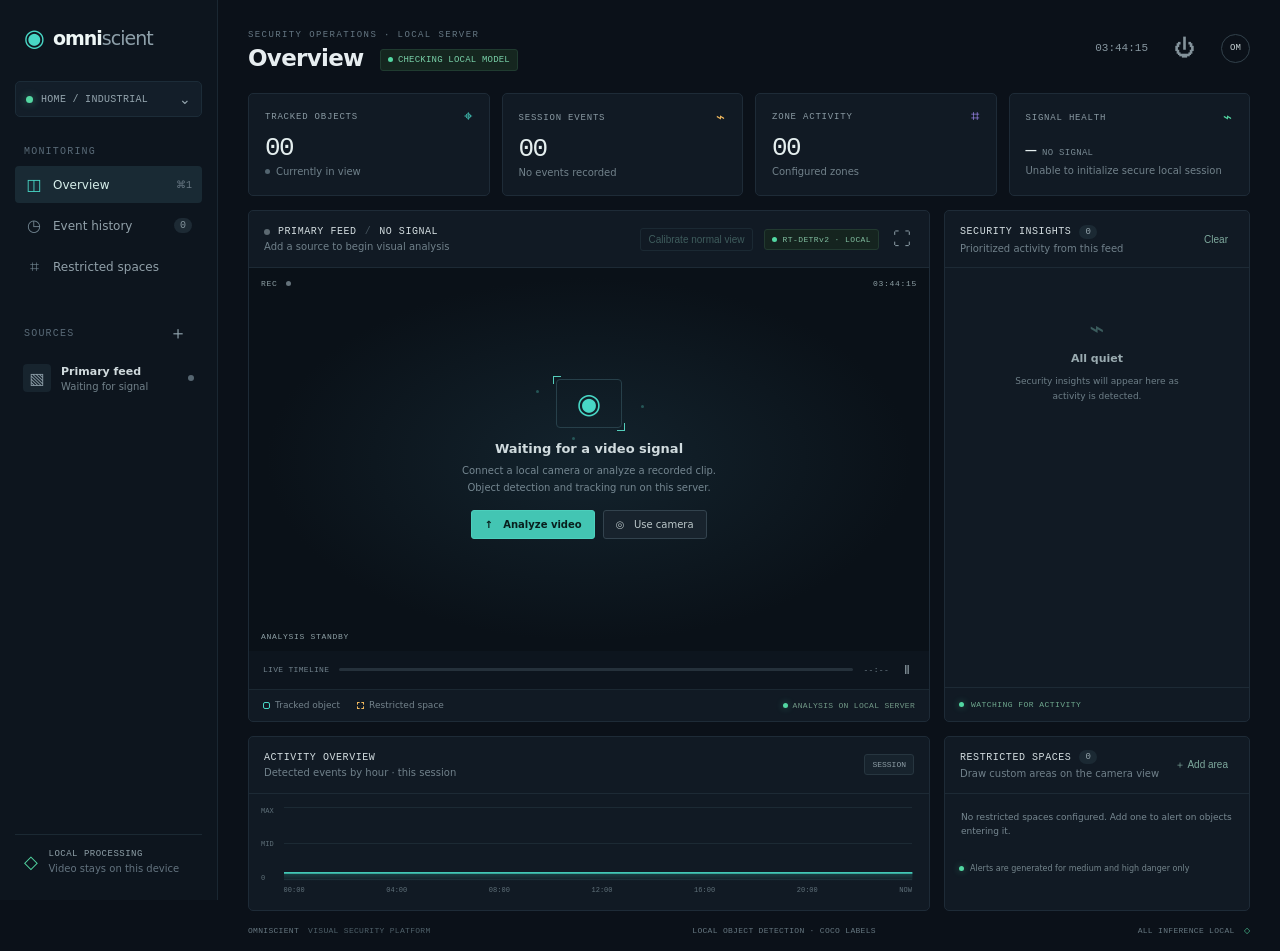
==== commit ff44c67f: "local image object detection" ====
--- a/index.html
+++ b/index.html
@@ -24,21 +24,21 @@
       </aside>
 
       <main id="overview">
-        <header class="topbar"><div><span class="eyebrow">SECURITY OPERATIONS · LOCAL SERVER</span><h1>Overview <span class="live-pill"><i></i> SYSTEM READY</span></h1></div><div class="top-actions"><div class="clock" id="clock">--:--:--</div><button class="icon-button" id="logout-button" title="Lock console" aria-label="Lock console">⏻</button><div class="avatar">OM</div></div></header>
+        <header class="topbar"><div><span class="eyebrow">SECURITY OPERATIONS · LOCAL SERVER</span><h1>Overview <span class="live-pill" id="system-status"><i></i> CHECKING LOCAL MODEL</span></h1></div><div class="top-actions"><div class="clock" id="clock">--:--:--</div><button class="icon-button" id="logout-button" title="Lock console" aria-label="Lock console">⏻</button><div class="avatar">OM</div></div></header>
 
         <section class="metric-grid" aria-label="Security summary">
           <article class="metric-card"><div class="metric-heading">TRACKED OBJECTS <span class="metric-glyph cyan">⌖</span></div><div class="metric-value" id="active-count">00</div><div class="metric-note"><span class="status-tick"></span> Currently in view</div></article>
-          <article class="metric-card"><div class="metric-heading">EVENTS TODAY <span class="metric-glyph amber">⌁</span></div><div class="metric-value" id="event-count">00</div><div class="metric-note"><span class="note-neutral" id="event-note">No events recorded</span></div></article>
-          <article class="metric-card"><div class="metric-heading">ZONE ACTIVITY <span class="metric-glyph violet">⌗</span></div><div class="metric-value" id="zone-count">00</div><div class="metric-note"><span class="note-neutral">Configured zones</span></div></article>
+          <article class="metric-card"><div class="metric-heading">SESSION EVENTS <span class="metric-glyph amber">⌁</span></div><div class="metric-value" id="event-count">00</div><div class="metric-note"><span class="note-neutral" id="event-note">No events recorded</span></div></article>
+          <article class="metric-card"><div class="metric-heading">ZONE ACTIVITY <span class="metric-glyph violet">⌗</span></div><div class="metric-value" id="zone-metric-count">00</div><div class="metric-note"><span class="note-neutral">Configured zones</span></div></article>
           <article class="metric-card"><div class="metric-heading">SIGNAL HEALTH <span class="metric-glyph green">⌁</span></div><div class="metric-value signal-value" id="signal-health">—<small> NO SIGNAL</small></div><div class="metric-note"><span class="note-neutral" id="signal-note">Connect a video source</span></div></article>
         </section>
 
         <section class="content-grid">
           <article class="panel feed-panel">
-            <div class="panel-header"><div><div class="panel-title"><span class="panel-live-dot"></span> PRIMARY FEED <span class="feed-separator">/</span><span id="feed-label">NO SIGNAL</span></div><div class="panel-subtitle" id="feed-subtitle">Add a source to begin visual analysis</div></div><div class="feed-actions"><button id="calibrate-button" class="text-button calibrate-button" disabled>Calibrate normal view</button><span class="analysis-chip"><i></i> OBJECT TRACKING</span><button id="fullscreen" class="small-icon" title="Fullscreen" aria-label="Fullscreen">⛶</button><button class="small-icon more-button" title="Feed options" aria-label="Feed options">···</button></div></div>
+            <div class="panel-header"><div><div class="panel-title"><span class="panel-live-dot"></span> PRIMARY FEED <span class="feed-separator">/</span><span id="feed-label">NO SIGNAL</span></div><div class="panel-subtitle" id="feed-subtitle">Add a source to begin visual analysis</div></div><div class="feed-actions"><button id="calibrate-button" class="text-button calibrate-button" disabled>Calibrate normal view</button><span class="analysis-chip"><i></i> RT-DETRv2 · LOCAL</span><button id="fullscreen" class="small-icon" title="Fullscreen" aria-label="Fullscreen">⛶</button></div></div>
             <div class="video-stage" id="video-stage">
               <video id="video" playsinline muted></video><canvas id="overlay"></canvas>
-              <div class="empty-state" id="empty-state"><div class="empty-visual"><span>◉</span><i></i><i></i><i></i></div><strong>Waiting for a video signal</strong><p>Connect a local camera or analyze a recorded clip.<br />Motion analysis runs on this Omniscient server.</p><div class="empty-actions"><button id="upload-trigger" class="button-primary">↑ &nbsp; Upload video</button><button id="camera-trigger" class="button-secondary">◎ &nbsp; Use camera</button></div><input id="file-input" type="file" accept="video/*" hidden /></div>
+              <div class="empty-state" id="empty-state"><div class="empty-visual"><span>◉</span><i></i><i></i><i></i></div><strong>Waiting for a video signal</strong><p>Connect a local camera or analyze a recorded clip.<br />Object detection and tracking run on this server.</p><div class="empty-actions"><button id="upload-trigger" class="button-primary">↑ &nbsp; Analyze video</button><button id="camera-trigger" class="button-secondary">◎ &nbsp; Use camera</button></div><input id="file-input" type="file" accept="video/*" hidden /></div>
               <div class="stage-corner top-left">REC <i></i></div><div class="stage-corner top-right" id="stage-time">--:--:--</div><div class="stage-corner bottom-left" id="frame-info">ANALYSIS STANDBY</div>
               <div class="draw-hint" id="draw-hint">Click 3+ points to outline a restricted space · Enter to finish · Esc to cancel</div>
               <div class="stage-shade"></div>
@@ -50,9 +50,9 @@
           <aside class="panel insight-panel" id="events"><div class="panel-header"><div><div class="panel-title">SECURITY INSIGHTS <span class="count-pill" id="insight-count">0</span></div><div class="panel-subtitle">Prioritized activity from this feed</div></div><button class="text-button" id="clear-events">Clear</button></div><div class="insights-list" id="insights-list"><div class="insights-empty"><span>⌁</span><strong>All quiet</strong><p>Security insights will appear here as activity is detected.</p></div></div><div class="insights-bottom"><span class="green-pulse"></span> WATCHING FOR ACTIVITY</div></aside>
         </section>
 
-        <section class="lower-grid"><article class="panel activity-panel"><div class="panel-header"><div><div class="panel-title">ACTIVITY OVERVIEW</div><div class="panel-subtitle">Detected events by hour · today</div></div><span class="period-chip">TODAY <span>⌄</span></span></div><div class="chart-wrap"><div class="chart-y"><span>HIGH</span><span>MED</span><span>LOW</span></div><div class="chart-area"><div class="chart-guides"><i></i><i></i><i></i></div><svg viewBox="0 0 720 118" preserveAspectRatio="none" aria-label="Hourly security events today"><defs><linearGradient id="chartFill" x1="0" x2="0" y1="0" y2="1"><stop offset="0" stop-color="#43d6c2" stop-opacity=".22"/><stop offset="1" stop-color="#43d6c2" stop-opacity="0"/></linearGradient></defs><path class="chart-fill" id="chart-fill" d="M0,105 L720,105 V118 H0Z"/><path class="chart-line" id="chart-line" d="M0,105 L720,105"/></svg><div class="chart-x"><span>00:00</span><span>04:00</span><span>08:00</span><span>12:00</span><span>16:00</span><span>20:00</span><span>NOW</span></div></div></div></article>
+        <section class="lower-grid"><article class="panel activity-panel"><div class="panel-header"><div><div class="panel-title">ACTIVITY OVERVIEW</div><div class="panel-subtitle">Detected events by hour · this session</div></div><span class="period-chip">SESSION</span></div><div class="chart-wrap"><div class="chart-y"><span>MAX</span><span>MID</span><span>0</span></div><div class="chart-area"><div class="chart-guides"><i></i><i></i><i></i></div><svg viewBox="0 0 720 118" preserveAspectRatio="none" aria-label="Hourly security events this session"><defs><linearGradient id="chartFill" x1="0" x2="0" y1="0" y2="1"><stop offset="0" stop-color="#43d6c2" stop-opacity=".22"/><stop offset="1" stop-color="#43d6c2" stop-opacity="0"/></linearGradient></defs><path class="chart-fill" id="chart-fill" d="M0,105 L720,105 V118 H0Z"/><path class="chart-line" id="chart-line" d="M0,105 L720,105"/></svg><div class="chart-x"><span>00:00</span><span>04:00</span><span>08:00</span><span>12:00</span><span>16:00</span><span>20:00</span><span>NOW</span></div></div></div></article>
           <article class="panel zones-panel" id="zones"><div class="panel-header"><div><div class="panel-title">RESTRICTED SPACES <span class="count-pill" id="zone-count">0</span></div><div class="panel-subtitle">Draw custom areas on the camera view</div></div><button class="text-button" id="zones-toggle">＋ Add area</button></div><div class="zones-list" id="zones-list"><div class="zones-empty">No restricted spaces configured. Add one to alert on objects entering it.</div></div><div class="zone-foot"><span class="green-pulse"></span> Alerts are generated for medium and high danger only</div></article></section>
-        <footer class="page-footer"><span>OMNISCIENT <b>VISUAL SECURITY PLATFORM</b></span><span>PROTOTYPE · MOTION-BASED ANALYSIS</span><span>ALL PROCESSING LOCAL <i>◇</i></span></footer>
+        <footer class="page-footer"><span>OMNISCIENT <b>VISUAL SECURITY PLATFORM</b></span><span>LOCAL OBJECT DETECTION · COCO LABELS</span><span>ALL INFERENCE LOCAL <i>◇</i></span></footer>
       </main>
     </div>
     <script src="app.js"></script>
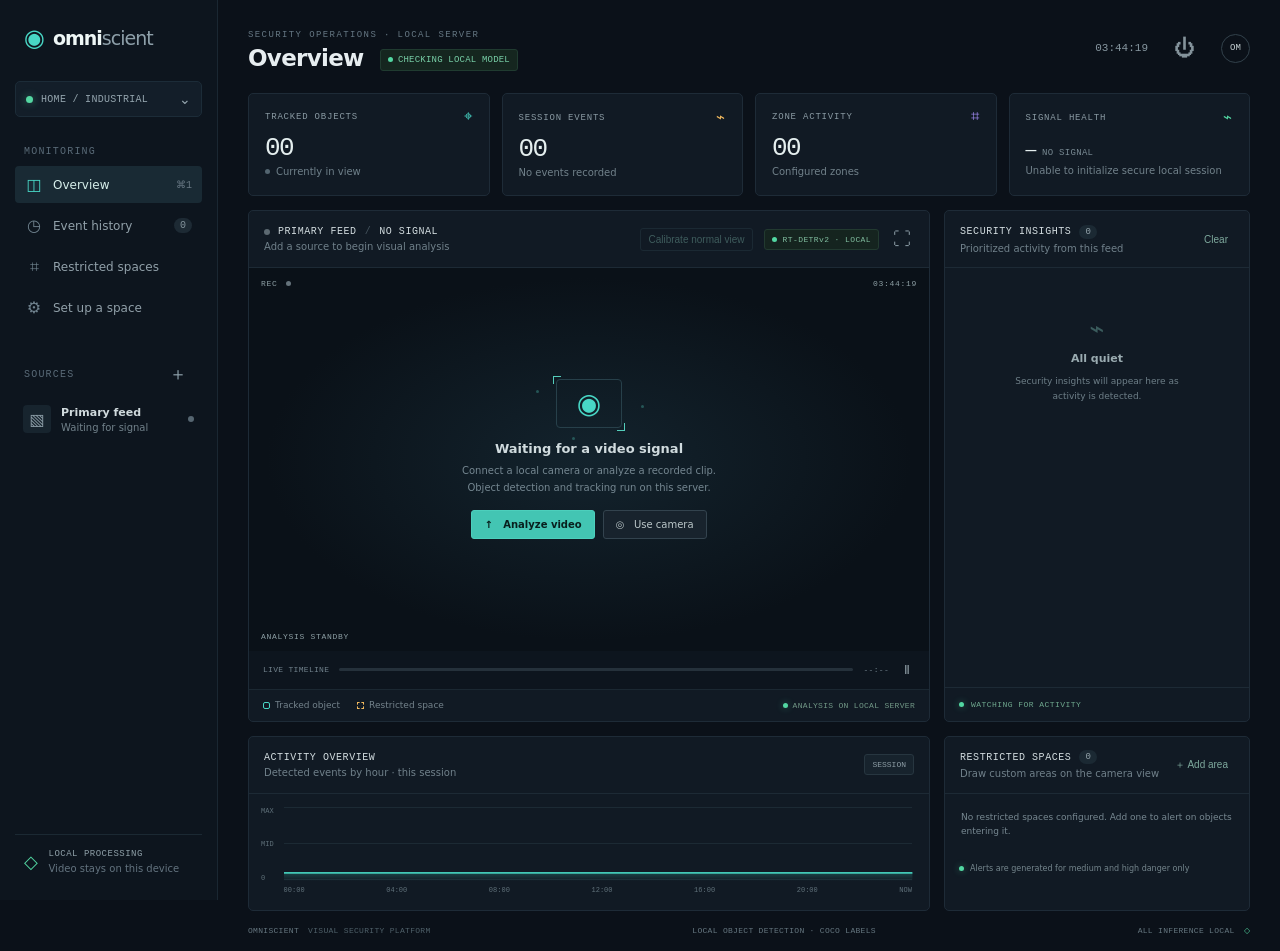
==== commit 0f819962: "change scope to a working project with lidar scan of enviroment and radar imaging overlayed on the l" ====
--- a/index.html
+++ b/index.html
@@ -6,6 +6,7 @@
     <meta name="theme-color" content="#0b1119" />
     <title>Omniscient — Visual Security</title>
     <link rel="stylesheet" href="styles.css" />
+    <link rel="stylesheet" href="spatial.css" />
   </head>
   <body>
     <div class="app-shell">
@@ -17,6 +18,8 @@
           <a class="nav-item active" href="#overview"><span>◫</span> Overview <kbd>⌘1</kbd></a>
           <a class="nav-item" href="#events"><span>◷</span> Event history <b class="nav-count" id="nav-event-count">0</b></a>
           <a class="nav-item" href="#zones"><span>⌗</span> Restricted spaces</a>
+          <a class="nav-item spatial-nav" href="#spatial" hidden><span>⌖</span> Spatial tracking</a>
+          <a class="nav-item" href="/setup"><span>⚙</span> Set up a space</a>
         </nav>
         <p class="nav-label sources-label">SOURCES <button id="add-source" aria-label="Add video source">＋</button></p>
         <div class="source-item"><span class="source-icon">▧</span><span><strong>Primary feed</strong><small id="source-status">Waiting for signal</small></span><i id="source-dot"></i></div>
@@ -52,9 +55,22 @@
 
         <section class="lower-grid"><article class="panel activity-panel"><div class="panel-header"><div><div class="panel-title">ACTIVITY OVERVIEW</div><div class="panel-subtitle">Detected events by hour · this session</div></div><span class="period-chip">SESSION</span></div><div class="chart-wrap"><div class="chart-y"><span>MAX</span><span>MID</span><span>0</span></div><div class="chart-area"><div class="chart-guides"><i></i><i></i><i></i></div><svg viewBox="0 0 720 118" preserveAspectRatio="none" aria-label="Hourly security events this session"><defs><linearGradient id="chartFill" x1="0" x2="0" y1="0" y2="1"><stop offset="0" stop-color="#43d6c2" stop-opacity=".22"/><stop offset="1" stop-color="#43d6c2" stop-opacity="0"/></linearGradient></defs><path class="chart-fill" id="chart-fill" d="M0,105 L720,105 V118 H0Z"/><path class="chart-line" id="chart-line" d="M0,105 L720,105"/></svg><div class="chart-x"><span>00:00</span><span>04:00</span><span>08:00</span><span>12:00</span><span>16:00</span><span>20:00</span><span>NOW</span></div></div></div></article>
           <article class="panel zones-panel" id="zones"><div class="panel-header"><div><div class="panel-title">RESTRICTED SPACES <span class="count-pill" id="zone-count">0</span></div><div class="panel-subtitle">Draw custom areas on the camera view</div></div><button class="text-button" id="zones-toggle">＋ Add area</button></div><div class="zones-list" id="zones-list"><div class="zones-empty">No restricted spaces configured. Add one to alert on objects entering it.</div></div><div class="zone-foot"><span class="green-pulse"></span> Alerts are generated for medium and high danger only</div></article></section>
+        <section class="spatial" id="spatial" hidden aria-label="Spatial tracking">
+          <div class="spatial-banner" id="spatial-banner"></div>
+          <div class="spatial-grid">
+            <article class="panel"><div class="panel-header"><div><div class="panel-title">SPATIAL MAP <span class="feed-separator">/</span> TOP-DOWN</div><div class="panel-subtitle" id="spatial-map-sub">Loading map…</div></div></div><canvas id="spatial-map" aria-label="Top-down map with radar tracks"></canvas></article>
+            <article class="panel"><div class="panel-header"><div><div class="panel-title">CAMERA VIEW <span class="feed-separator">/</span> RADAR MARKERS</div><div class="panel-subtitle">Approximate projection · dashed = predicted, 2D or unquantified calibration error</div></div></div><canvas id="spatial-cam" aria-label="Camera view with approximate radar markers"></canvas></article>
+          </div>
+          <div class="spatial-grid">
+            <article class="panel"><div class="panel-header"><div><div class="panel-title">SENSOR UNITS &amp; CALIBRATION</div><div class="panel-subtitle">Health, staleness and transform status</div></div></div><div id="spatial-units"></div></article>
+            <article class="panel"><div class="panel-header"><div><div class="panel-title">RADAR TRACKS <span class="count-pill" id="spatial-track-count">0</span></div><div class="panel-subtitle">Anonymous IDs · map frame · metres</div></div></div><div id="spatial-tracks"></div></article>
+          </div>
+          <p class="spatial-note">Positions come from radar returns transformed through stored calibrations. A marker is the radar's reference point for a target, not the outline of a person; it can be offset from a body, and targets without elevation have an assumed, uncertain height. Not a precise measurement and not safety-rated.</p>
+        </section>
         <footer class="page-footer"><span>OMNISCIENT <b>VISUAL SECURITY PLATFORM</b></span><span>LOCAL OBJECT DETECTION · COCO LABELS</span><span>ALL INFERENCE LOCAL <i>◇</i></span></footer>
       </main>
     </div>
     <script src="app.js"></script>
+    <script src="spatial.js"></script>
   </body>
 </html>
--- a/spatial.css
+++ b/spatial.css
@@ -0,0 +1,15 @@
+.spatial{margin-top:18px;display:grid;gap:14px}.spatial[hidden],.spatial-nav[hidden]{display:none}
+.spatial-banner{display:flex;flex-wrap:wrap;gap:8px;align-items:center;min-height:30px}
+.sp-msg{color:var(--muted);font-size:12px}
+.sp-chip{display:inline-block;padding:3px 7px;border-radius:3px;font:600 10px/1.2 ui-monospace,monospace;letter-spacing:.6px;border:1px solid var(--border);color:var(--muted);background:var(--panel2)}
+.sp-ok{color:var(--green);border-color:#25513f}.sp-stale{color:var(--amber);border-color:#59451f}.sp-missing{color:#ef8a80;border-color:#5a2c2c}.sp-waiting{color:var(--muted)}
+.spatial-grid{display:grid;grid-template-columns:repeat(2,minmax(0,1fr));gap:14px}
+@media (max-width:1100px){.spatial-grid{grid-template-columns:minmax(0,1fr)}}
+.spatial canvas{display:block;width:100%;background:#080d13;border-top:1px solid var(--border)}
+#spatial-map{height:380px}#spatial-cam{height:auto;aspect-ratio:16/9}
+.sp-unit{padding:12px 16px;border-top:1px solid var(--border)}.sp-unit-head{display:flex;flex-wrap:wrap;gap:6px;align-items:center;margin-bottom:10px}.sp-unit-head strong{margin-right:6px}
+.sp-table{width:100%;border-collapse:collapse;font-size:12px}.sp-table th{color:var(--muted);font-weight:500;text-align:left;padding:4px 6px;font-size:10px;letter-spacing:.6px;text-transform:uppercase}.sp-table td{padding:5px 6px;border-top:1px solid var(--border);font-variant-numeric:tabular-nums}
+.sp-warn{margin:10px 0 0;padding-left:18px;color:var(--amber);font-size:12px;line-height:1.6}
+.sp-empty{padding:18px 16px;color:var(--muted);font-size:12px}
+.spatial-note{color:var(--muted);font-size:11px;line-height:1.6;margin:0}
+#spatial-tracks{overflow-x:auto;padding:0 10px 10px}
